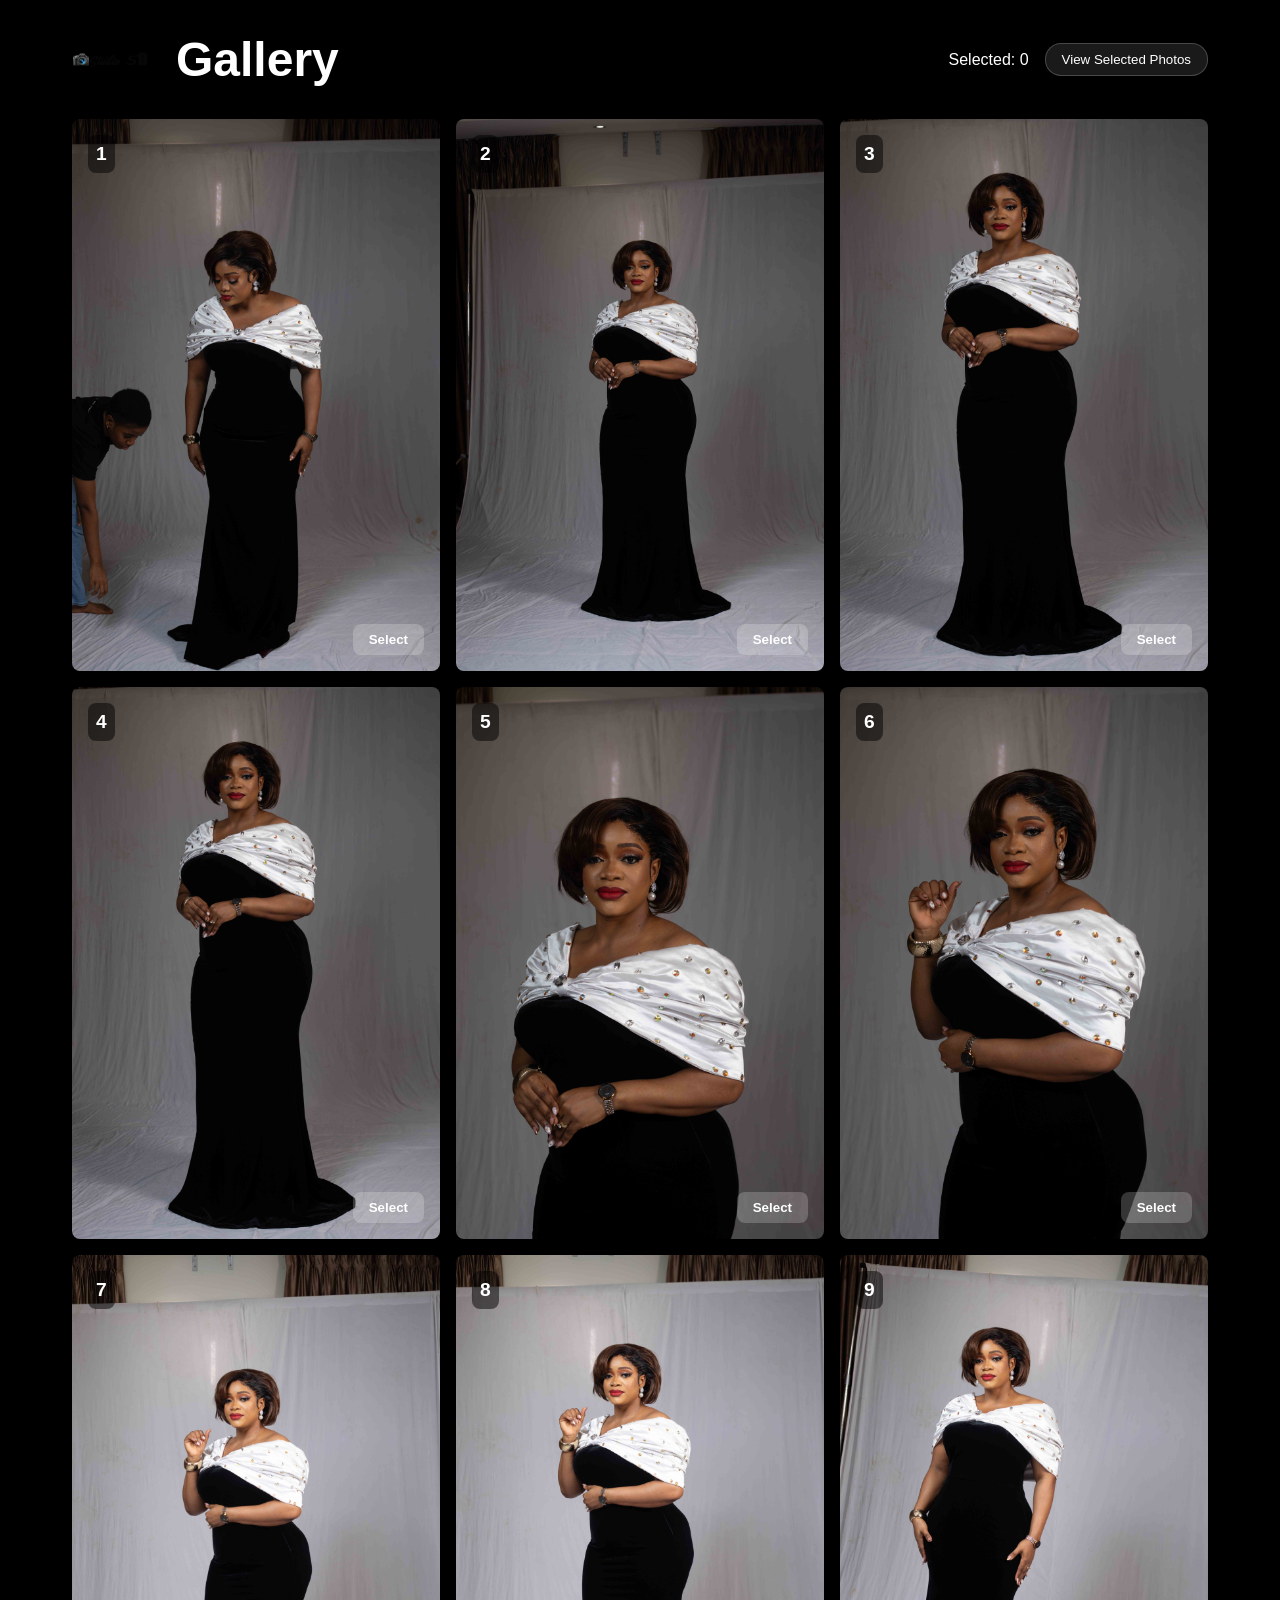
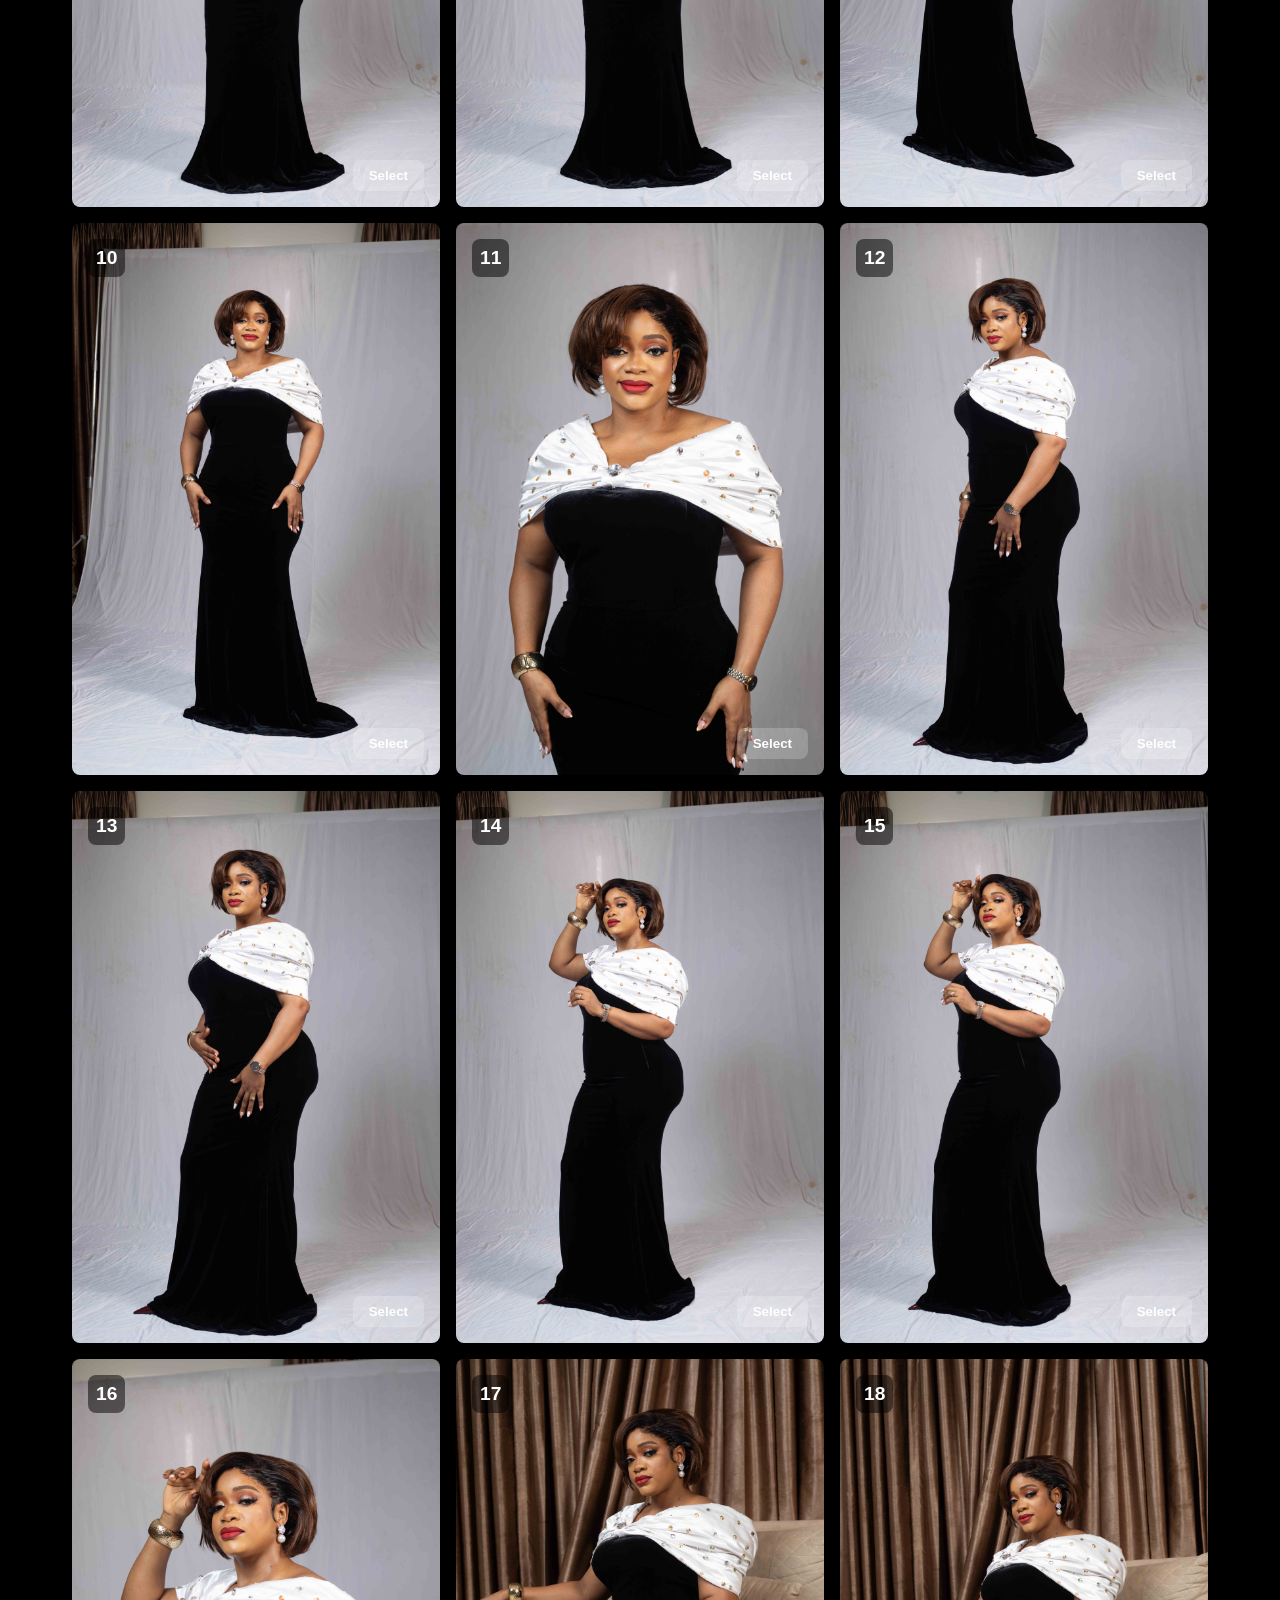
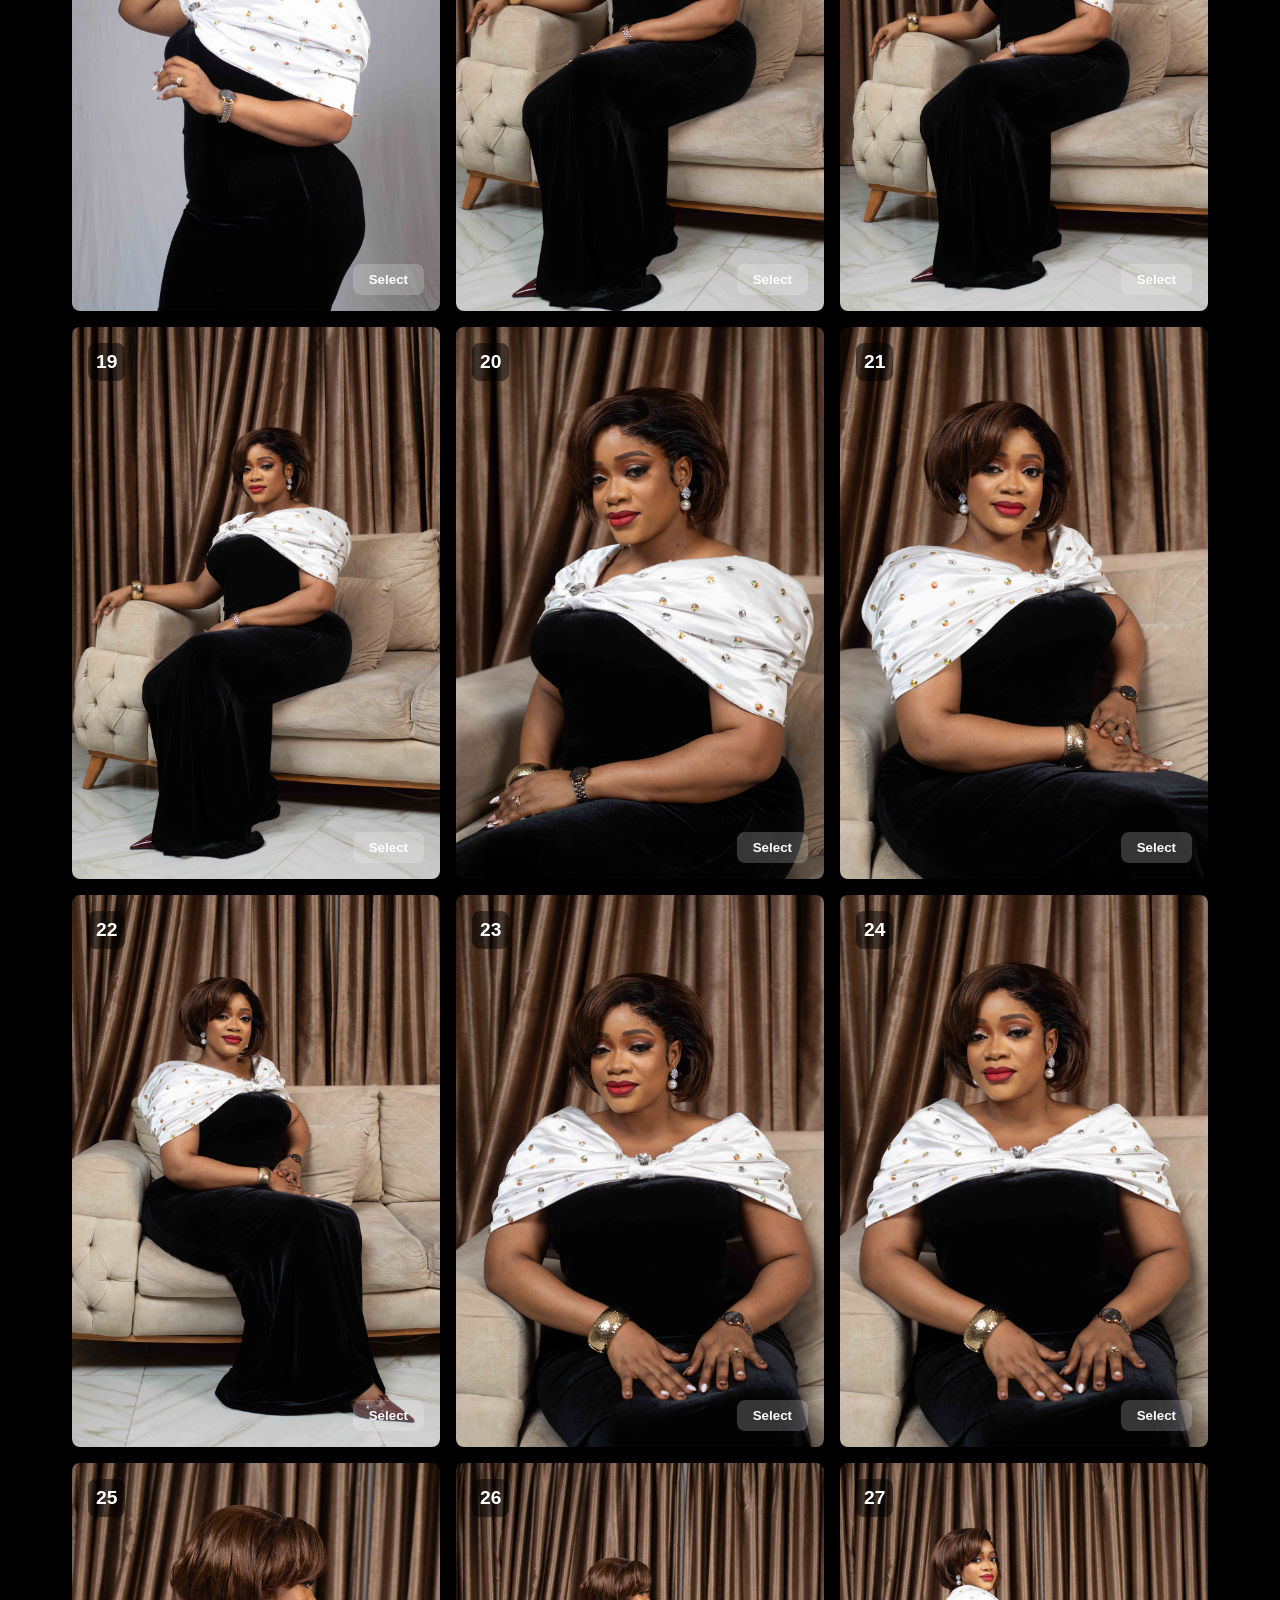
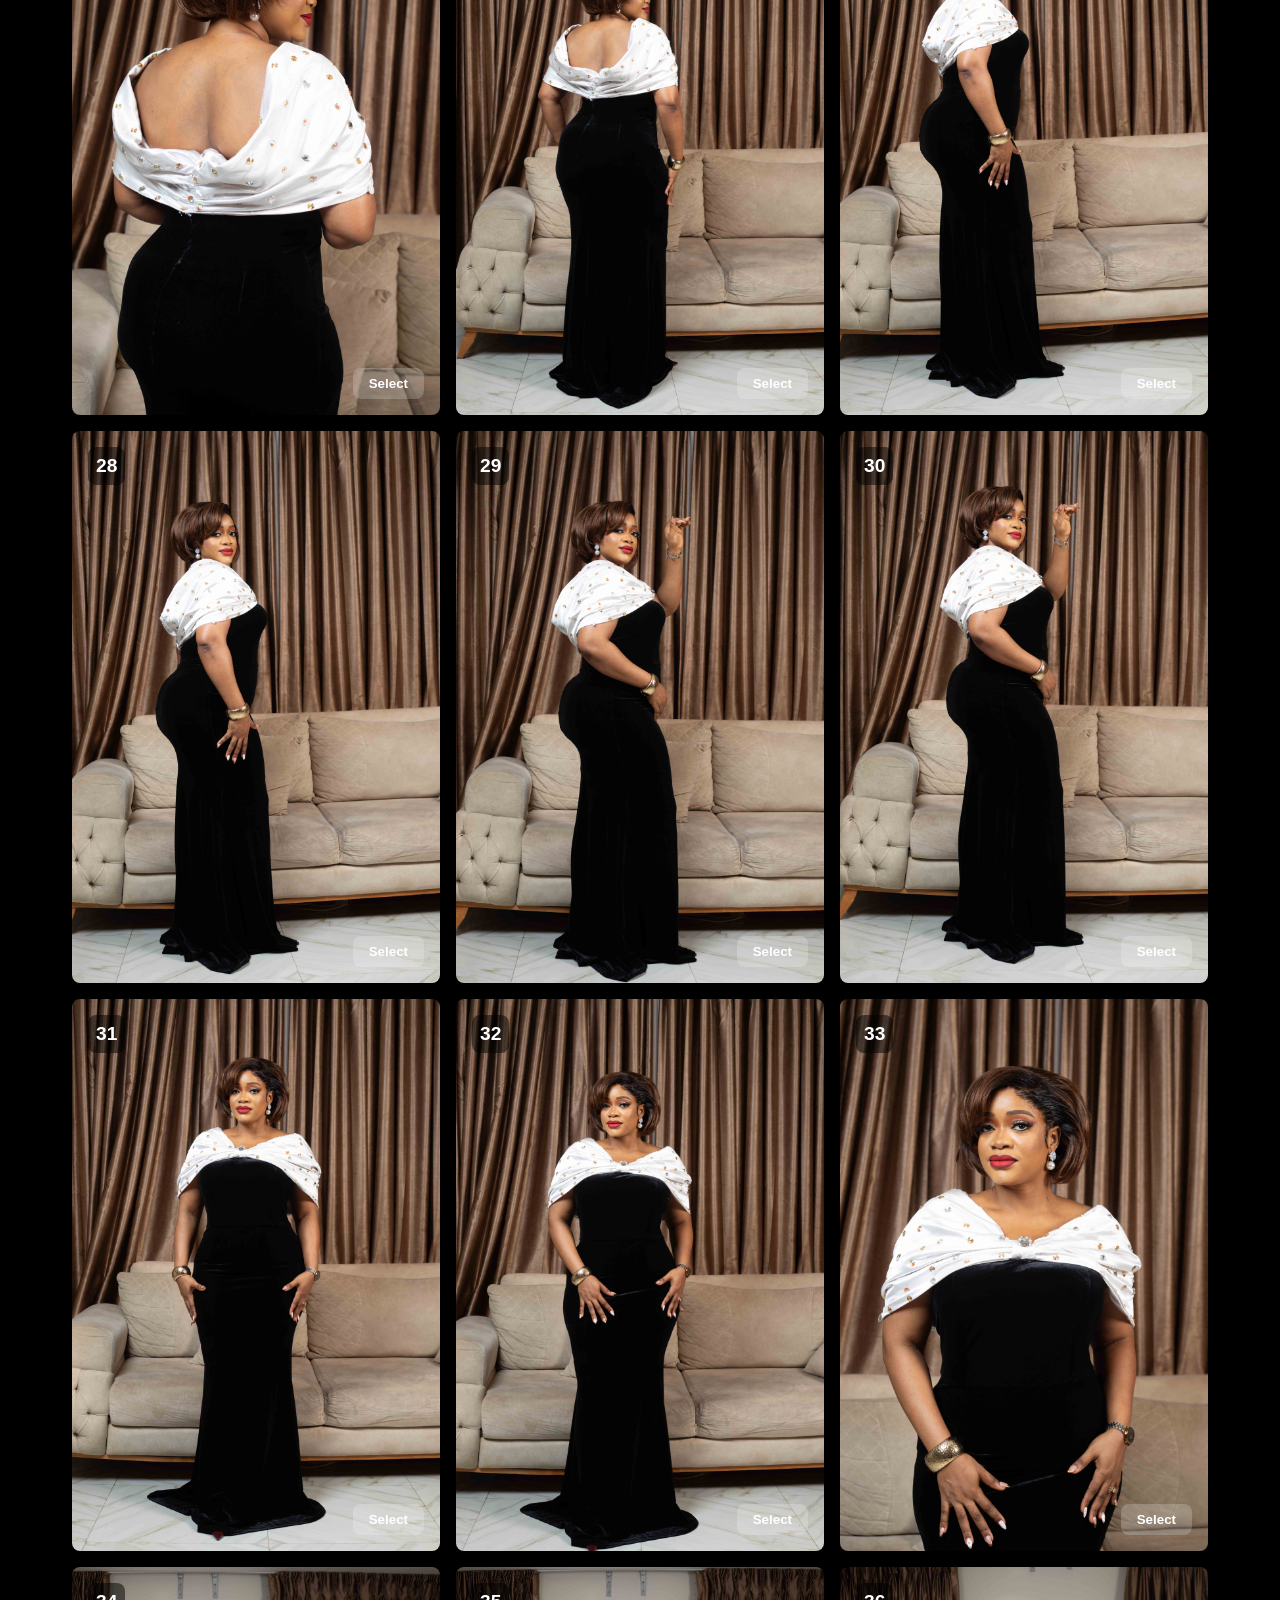
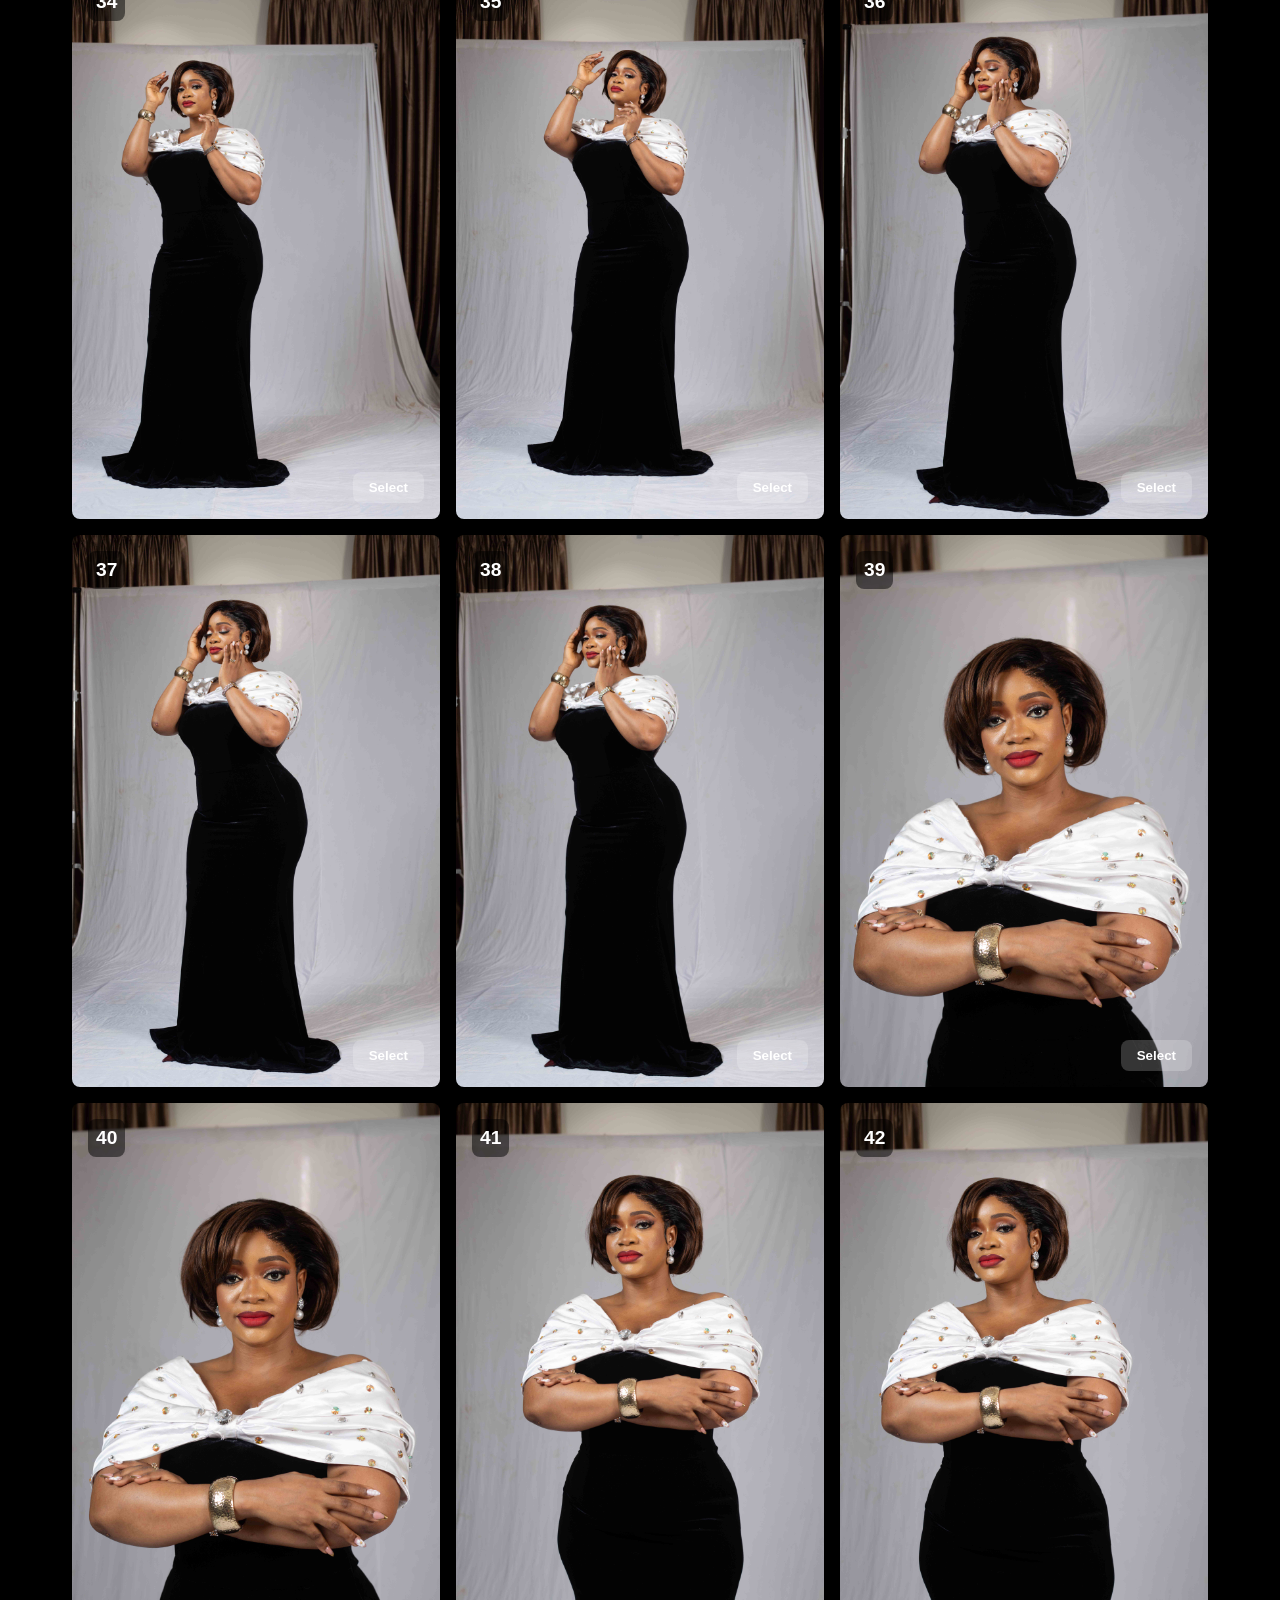
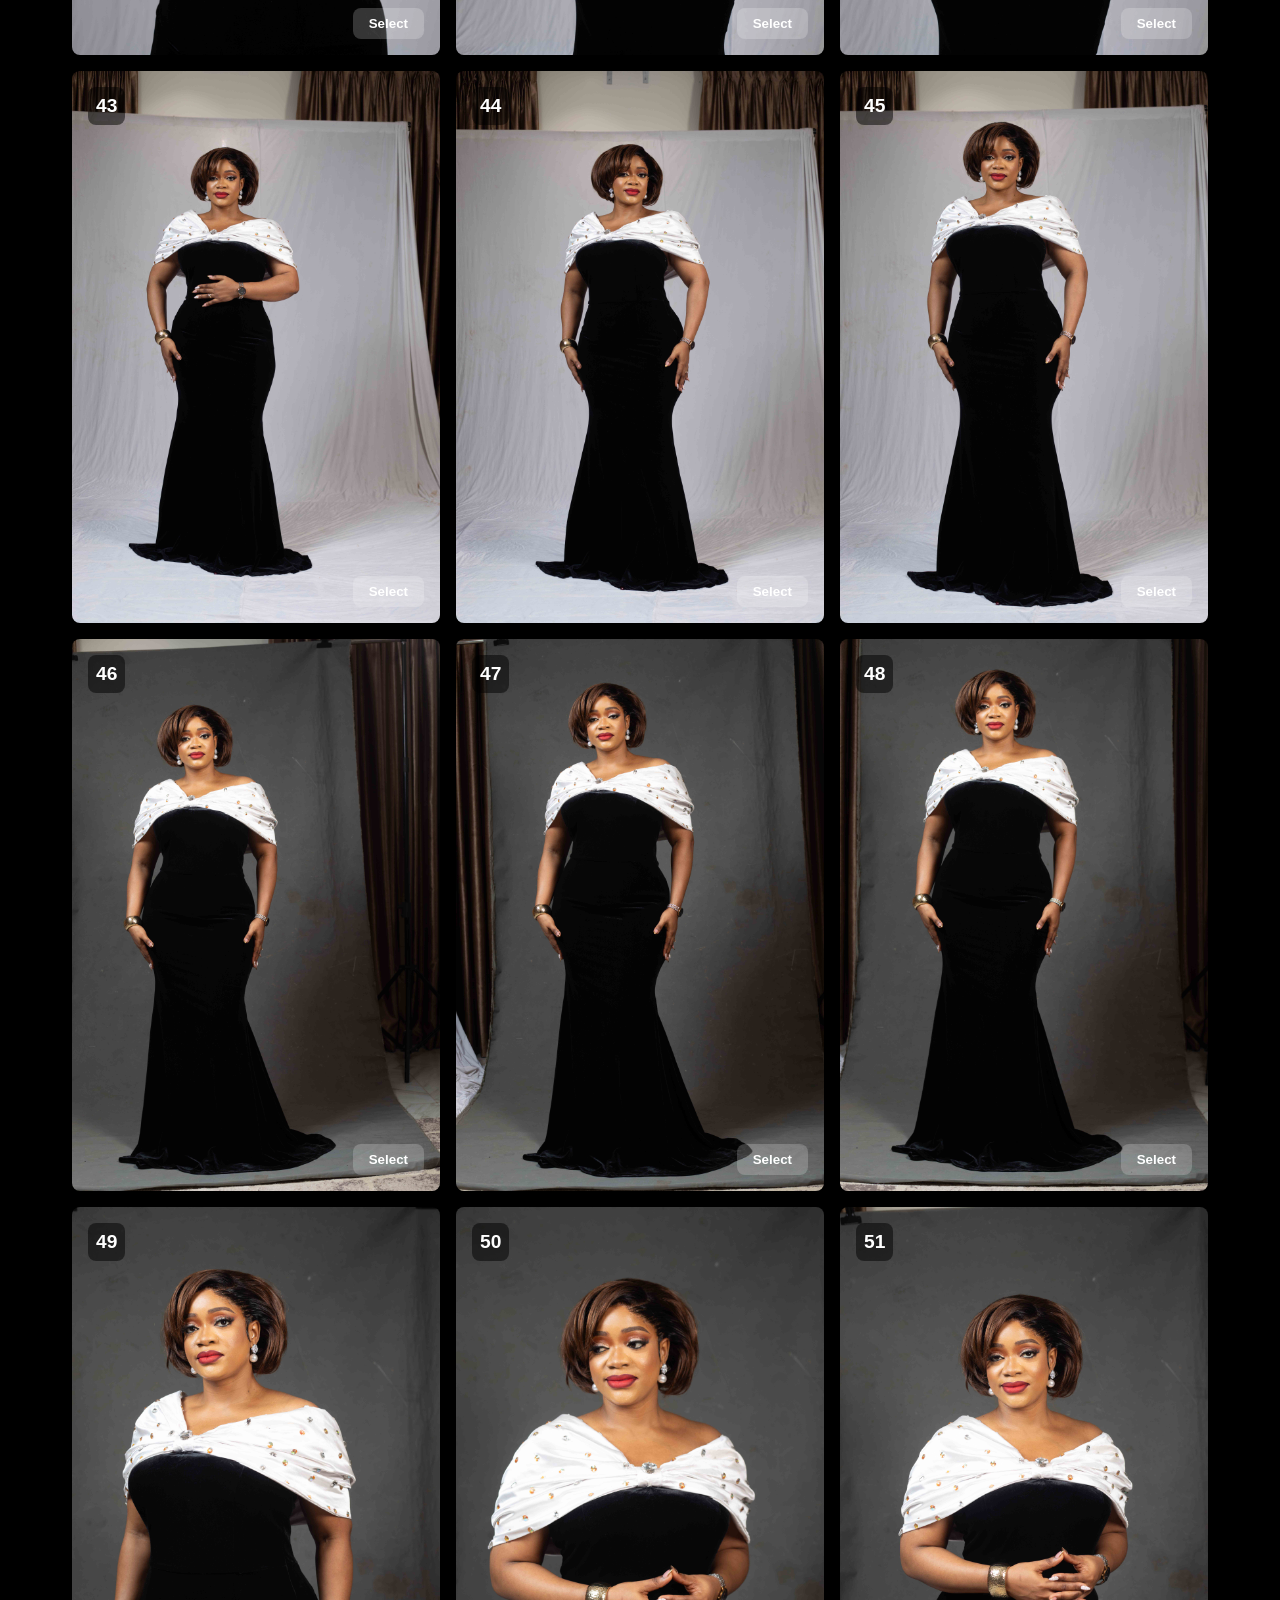
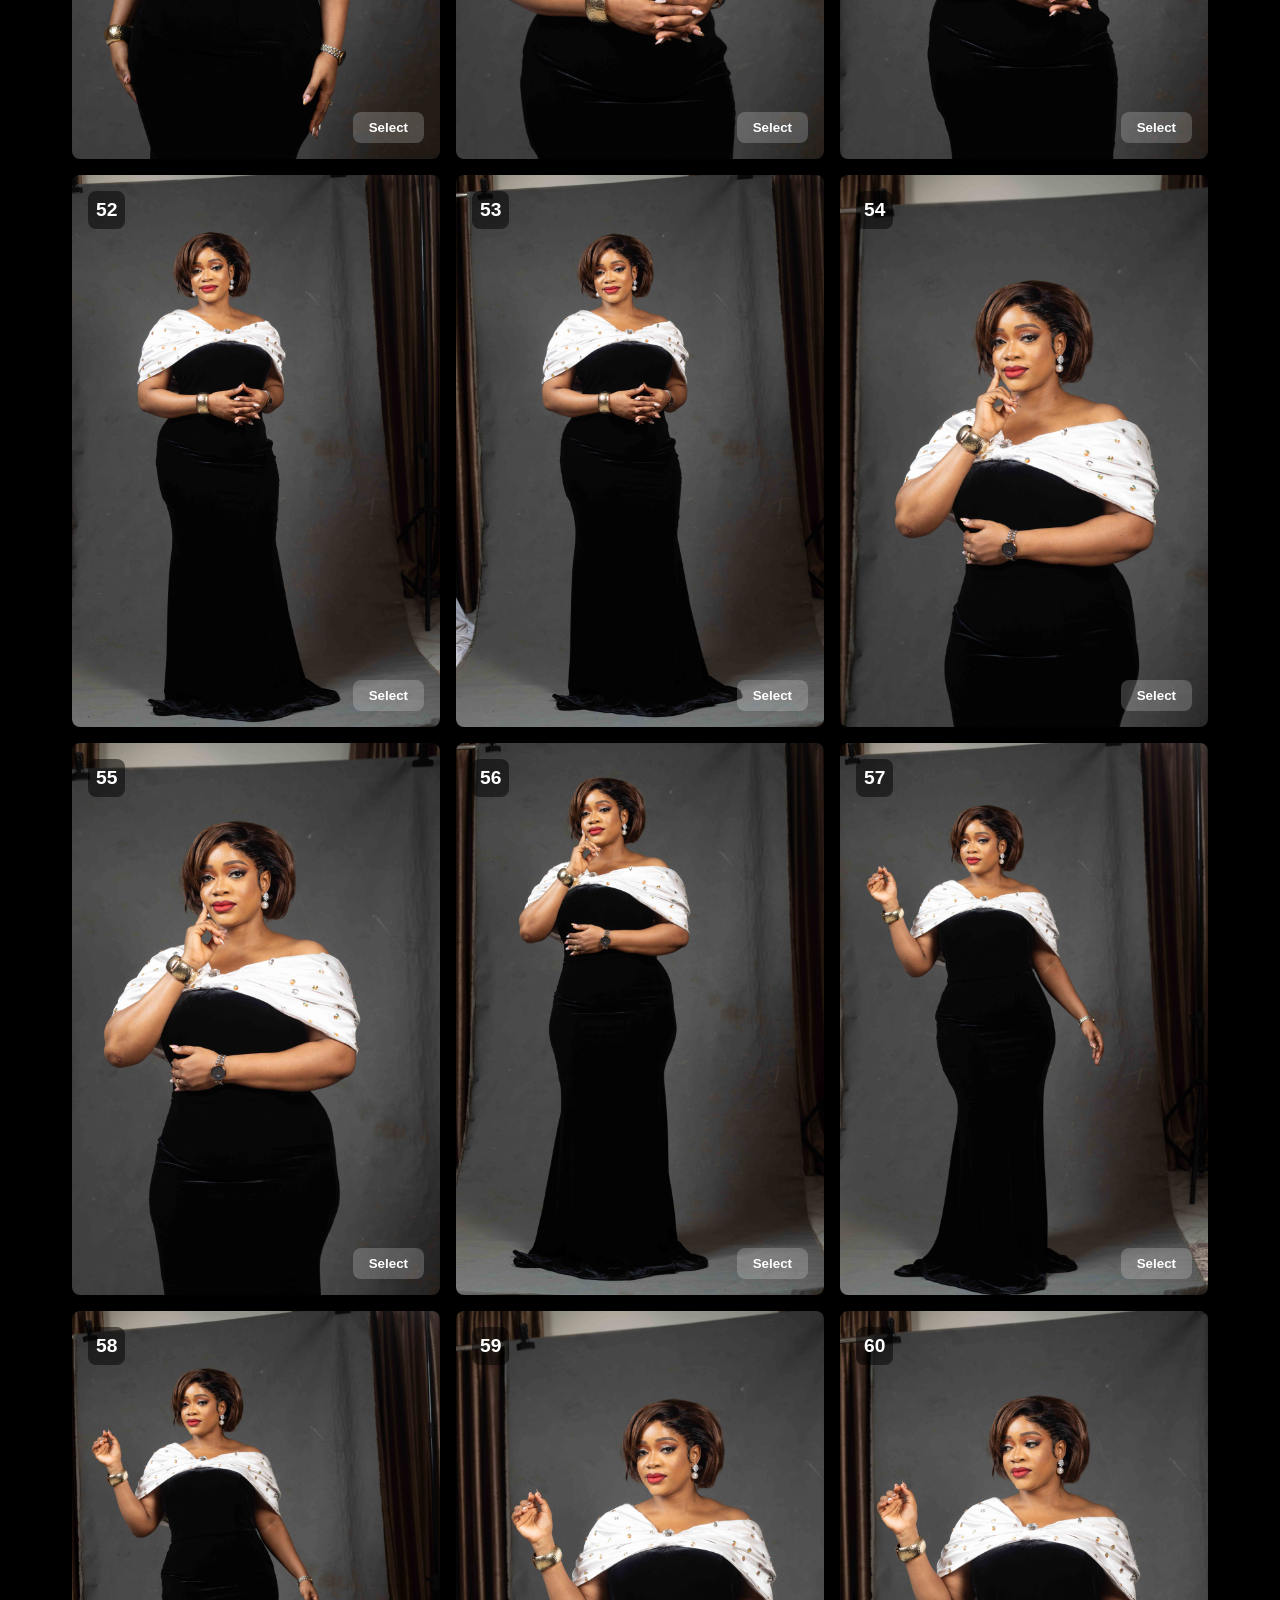
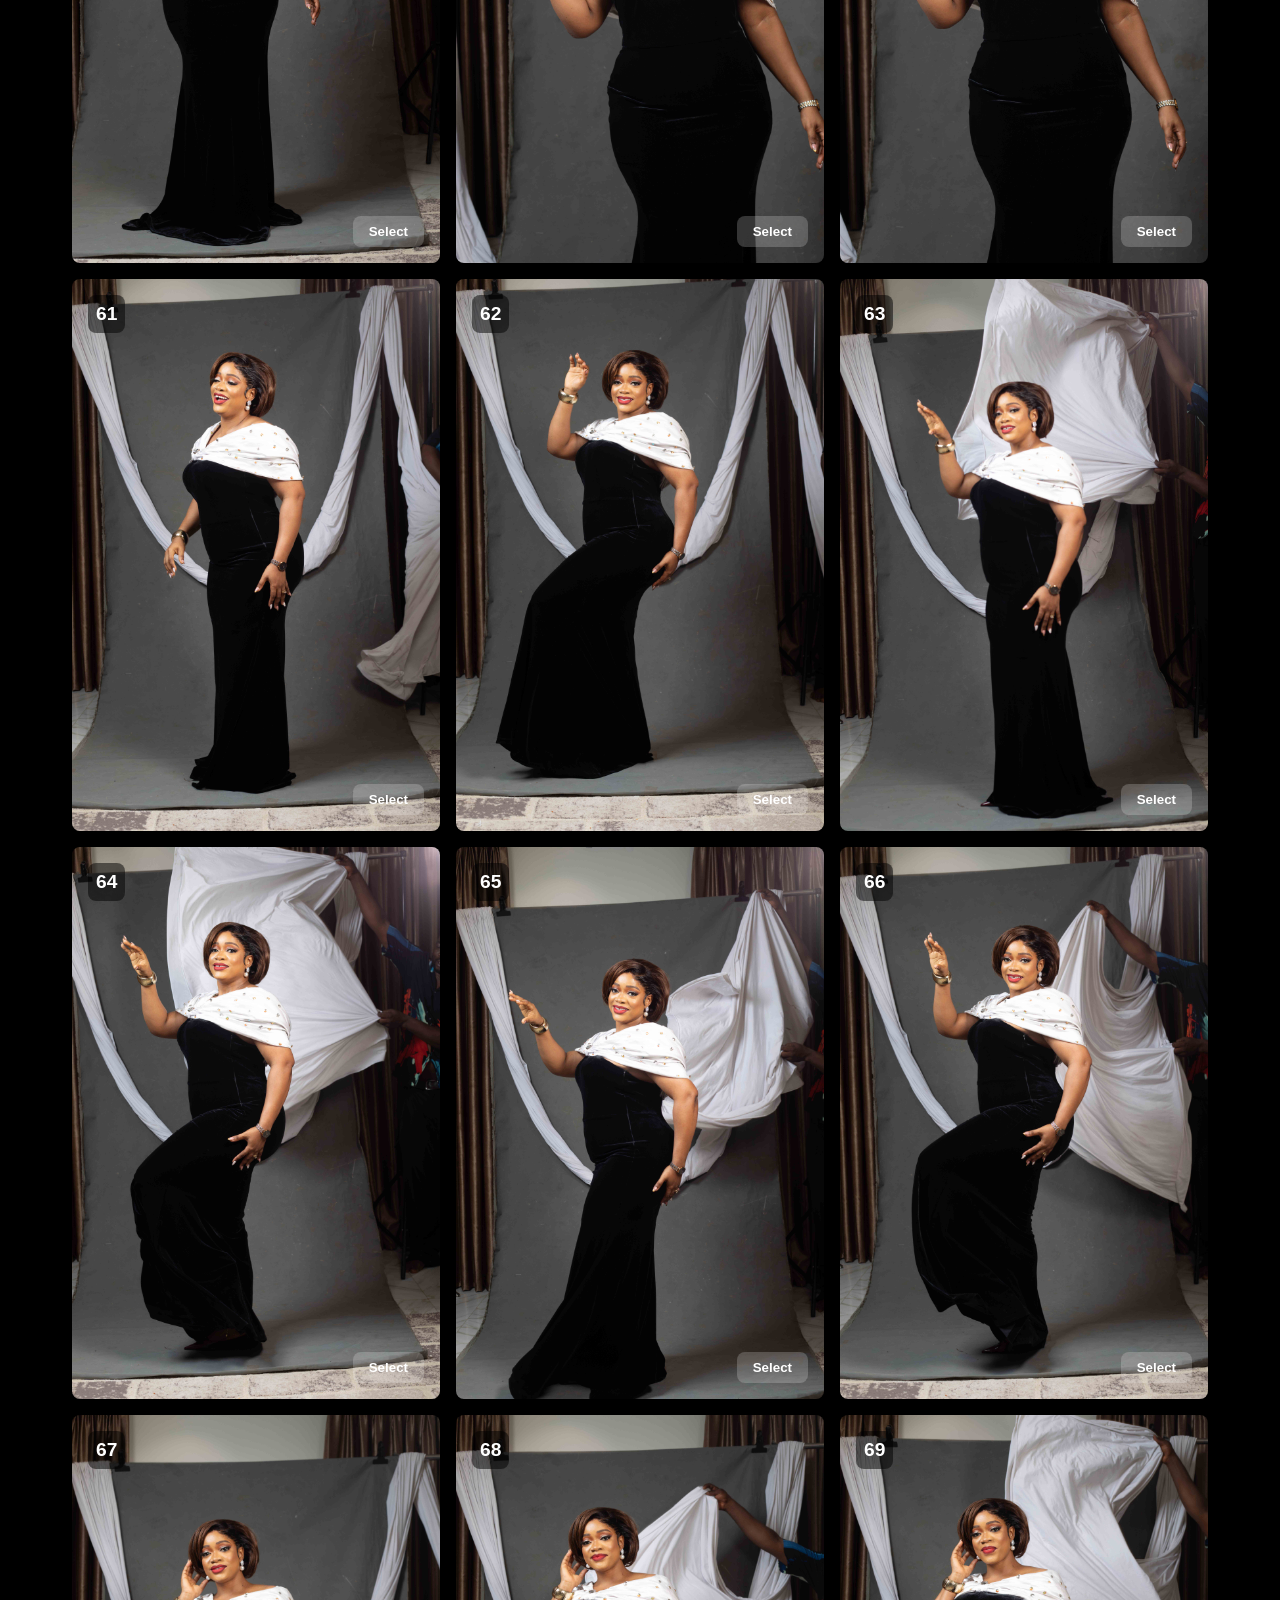
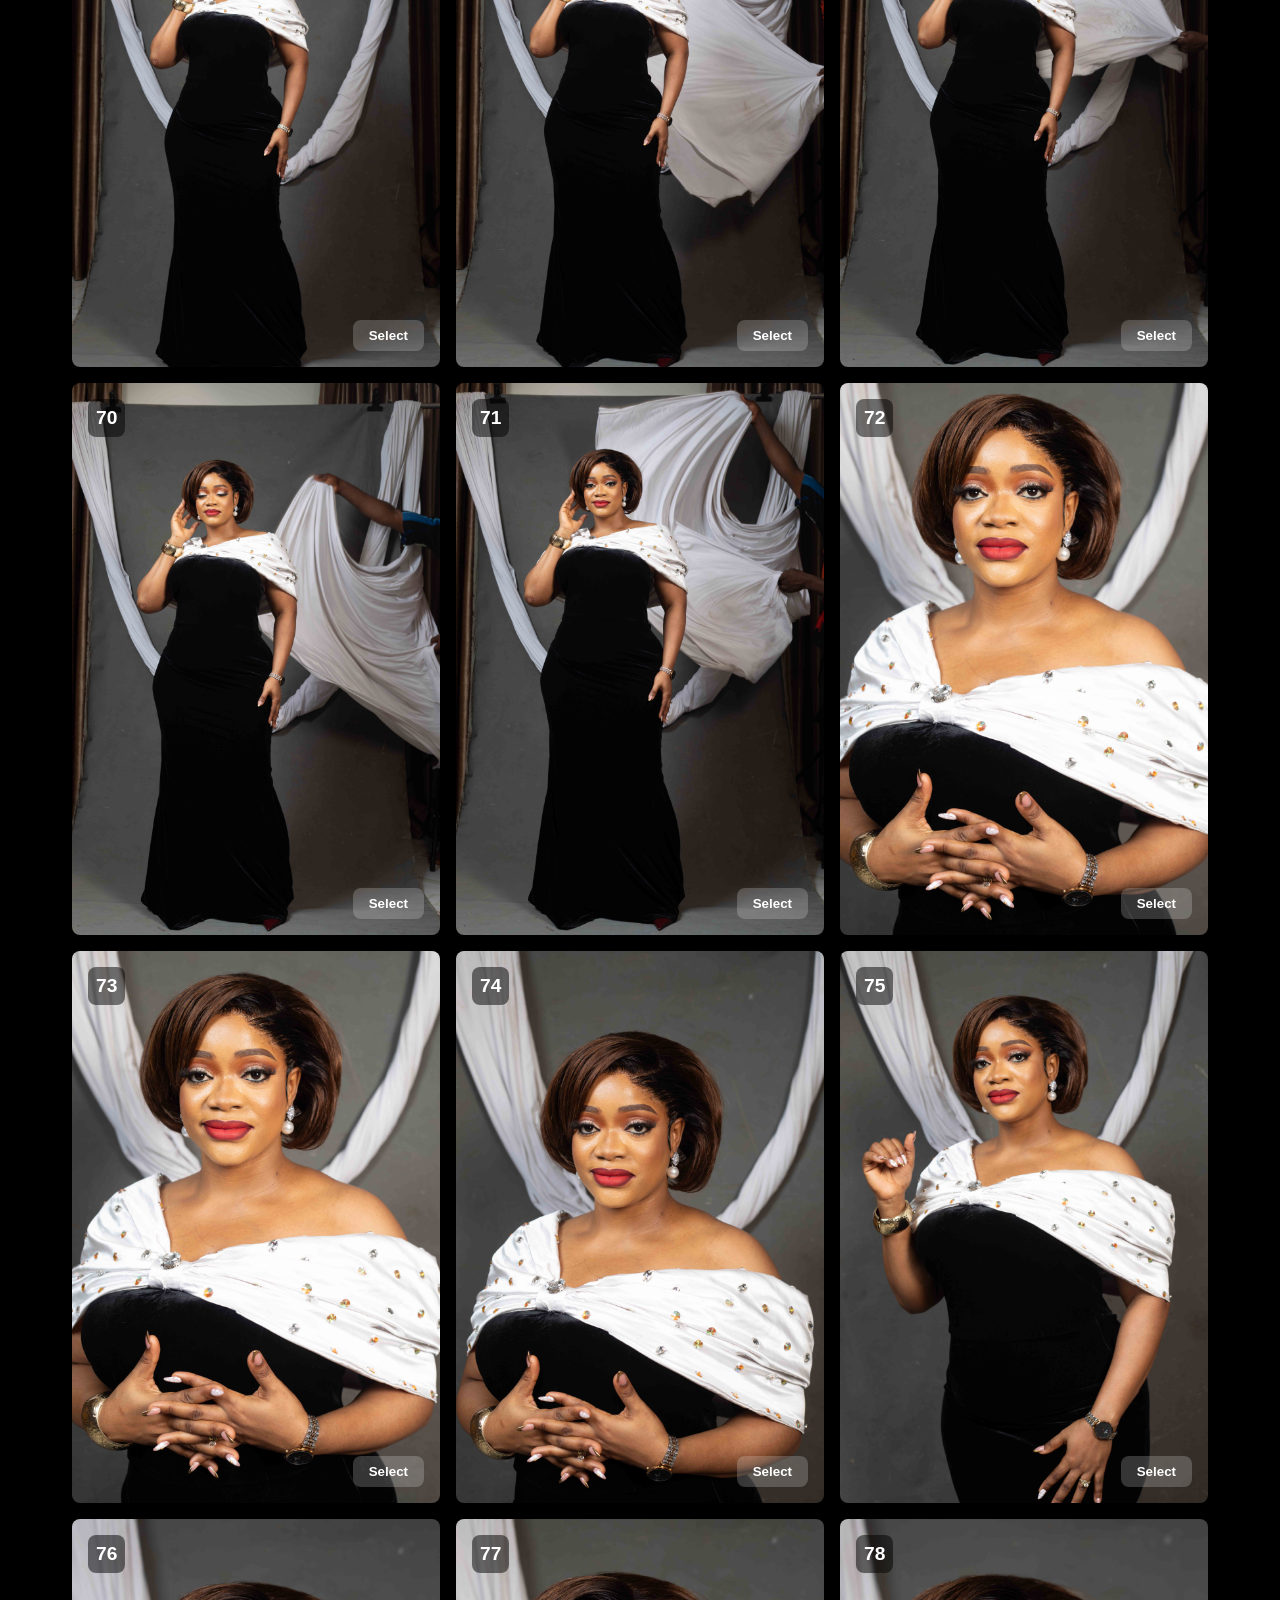
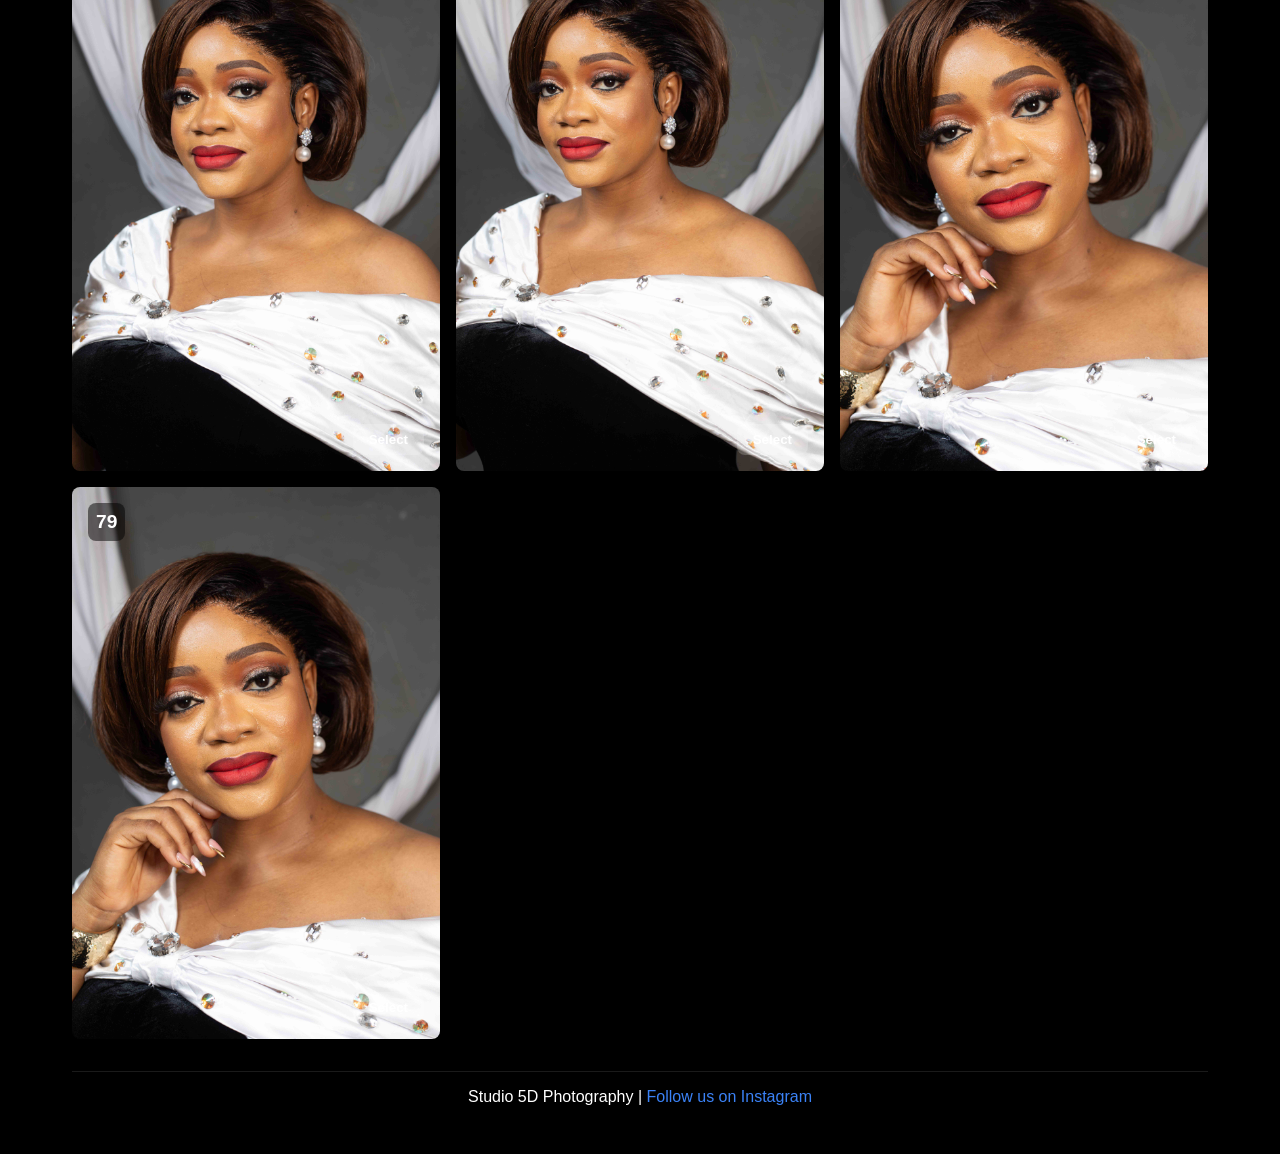
==== gallery.html @ 91d99ef2 "xczxc cxzczxczx" ====
<!DOCTYPE html>
<html lang="en" class="dark">
<head>
  <meta charset="UTF-8">
  <meta name="viewport" content="width=device-width, initial-scale=1.0, user-scalable=no, viewport-fit=cover">
  <meta name="apple-mobile-web-app-capable" content="yes">
  <meta name="apple-mobile-web-app-status-bar-style" content="black-translucent">
  <meta name="theme-color" content="#000000">
  <title>Gallery - Studio 5D Photography</title>
  <link rel="icon" type="image/png" href="img/favicon.png">
  <meta property="og:title" content="Gallery - Studio 5D Photography">
  <meta property="og:image" content="img/0O5A6563.JPG">
  <link rel="stylesheet" href="style.css">
</head>
<body>
  <div class="gallery">
    <div class="gallery-header">
      <div class="header-top">
        <img src="img/logo.png" alt="Studio 5D Photography Logo" class="header-logo">
        <h1>Gallery</h1>
      </div>
      <div class="selection-info">
        <span id="selection-count">Selected: 0</span>
        <button id="view-selected-btn" class="view-selected-btn">View Selected Photos</button>
      </div>
    </div>

    <div id="gallery-grid" class="gallery-grid">
      <!-- Images will be loaded here -->
    </div>

    <div class="footer">
      <p>Studio 5D Photography | <a href="https://www.instagram.com/studio5dnig" target="_blank">Follow us on Instagram</a></p>
    </div>
  </div>

  <!-- Audio element for gallery selection music -->
  <audio id="selection-music" loop volume="1.0">
    <source src="music/selection-background.mp3" type="audio/mpeg">
  </audio>

  <!-- Modal for enlarged image -->
  <div id="modal" class="modal">
    <div class="modal-content">
      <span class="close">&times;</span>
      <img id="modal-img" src="" alt="">
      <div id="modal-number" class="modal-number"></div>
    </div>
  </div>

  <script src="images.js"></script>
  <script src="script.js"></script>
</body>
</html>
---- style.css ----
/* Reset and base styles */
* {
  margin: 0;
  padding: 0;
  box-sizing: border-box;
  -webkit-user-select: none;
  -webkit-touch-callout: none;
  user-select: none;
}

body {
  font-family: 'Inter', sans-serif;
  background-color: #000;
  color: #fff;
  overflow-x: hidden;
  -webkit-user-select: none;
  -webkit-touch-callout: none;
  user-select: none;
}

/* Prevent image selection and dragging */
img {
  -webkit-user-drag: none;
  -webkit-user-select: none;
  -webkit-touch-callout: none;
  user-select: none;
  pointer-events: auto;
  -webkit-filter: none;
}

/* Intro styles */
.intro {
  position: fixed;
  top: 0;
  left: 0;
  width: 100vw;
  height: 100vh;
  overflow: hidden;
}

.intro-img {
  width: 100%;
  height: 100%;
  object-fit: cover;
  animation: ken-burns 3s ease-in-out infinite alternate;
}

@keyframes ken-burns {
  0% {
    transform: scale(1) translate(0, 0);
  }
  100% {
    transform: scale(1.05) translate(-2%, -2%);
  }
}

.intro-overlay {
  position: absolute;
  top: 0;
  left: 0;
  width: 100%;
  height: 100%;
  background: rgba(0, 0, 0, 0.3);
  display: flex;
  flex-direction: column;
  align-items: center;
  justify-content: center;
  text-align: center;
}

.intro-content {
  z-index: 2;
}

.intro-logo {
  margin-bottom: 2rem;
  z-index: 2;
}

.intro-logo-img {
  max-width: 150px;
  height: auto;
  filter: drop-shadow(2px 2px 4px rgba(0, 0, 0, 0.5));
}

.logo {
  font-size: 4rem;
  font-weight: bold;
  margin-bottom: 1rem;
  text-shadow: 2px 2px 4px rgba(0, 0, 0, 0.5);
}

.tagline {
  font-size: 1.5rem;
  margin-bottom: 3rem;
  text-shadow: 1px 1px 2px rgba(0, 0, 0, 0.5);
}

.enter-btn {
  background: rgba(255, 255, 255, 0.1);
  backdrop-filter: blur(10px);
  border: 1px solid rgba(255, 255, 255, 0.2);
  color: white;
  padding: 1rem 2rem;
  border-radius: 2rem;
  font-size: 1.2rem;
  cursor: pointer;
  transition: all 0.3s ease;
}

.enter-btn:hover {
  background: rgba(255, 255, 255, 0.2);
}

/* Gallery styles */
.gallery {
  min-height: 100vh;
  padding: 2rem;
  max-width: 1200px;
  margin: 0 auto;
}

.gallery-header {
  display: flex;
  justify-content: space-between;
  align-items: center;
  margin-bottom: 2rem;
}

.header-top {
  display: flex;
  align-items: center;
  gap: 1.5rem;
}

.header-logo {
  max-width: 80px;
  height: auto;
  filter: drop-shadow(1px 1px 2px rgba(0, 0, 0, 0.5));
}

.gallery-header h1 {
  font-size: 3rem;
  font-weight: bold;
}

.selection-info {
  display: flex;
  align-items: center;
  gap: 1rem;
}

.view-selected-btn {
  background: rgba(255, 255, 255, 0.1);
  backdrop-filter: blur(10px);
  border: 1px solid rgba(255, 255, 255, 0.2);
  color: white;
  padding: 0.5rem 1rem;
  border-radius: 1rem;
  cursor: pointer;
  transition: all 0.3s ease;
}

.view-selected-btn:hover {
  background: rgba(255, 255, 255, 0.2);
}

.gallery-grid {
  display: grid;
  grid-template-columns: repeat(auto-fill, minmax(300px, 1fr));
  gap: 1rem;
  margin-bottom: 2rem;
}

.gallery-item {
  position: relative;
  overflow: hidden;
  border-radius: 0.5rem;
  cursor: pointer;
  transition: transform 0.3s ease;
}

.gallery-item img {
  width: 100%;
  height: auto;
  display: block;
  object-fit: cover;
  transition: transform 0.3s ease;
}
.gallery-item:hover img {
  transform: scale(1.05);
}

.image-number {
  position: absolute;
  top: 1rem;
  left: 1rem;
  background: rgba(0, 0, 0, 0.5);
  color: white;
  padding: 0.5rem;
  border-radius: 0.5rem;
  font-weight: bold;
  font-size: 1.2rem;
}

.select-btn {
  position: absolute;
  bottom: 1rem;
  right: 1rem;
  background: rgba(255, 255, 255, 0.2);
  color: white;
  border: none;
  padding: 0.5rem 1rem;
  border-radius: 0.5rem;
  cursor: pointer;
  transition: all 0.3s ease;
  font-weight: bold;
}

.select-btn:hover {
  background: rgba(255, 255, 255, 0.4);
}

.select-btn.selected {
  background: #10b981;
}

.watermark {
  position: absolute;
  inset: 0;
  display: flex;
  align-items: center;
  justify-content: center;
  background: rgba(0, 0, 0, 0.2);
  color: rgba(255, 255, 255, 0.5);
  font-size: 0.8rem;
  opacity: 0;
  transition: opacity 0.3s ease;
}

.gallery-item:hover .watermark {
  opacity: 1;
}

/* Modal styles */
.modal {
  display: none;
  position: fixed;
  z-index: 1000;
  left: 0;
  top: 0;
  width: 100%;
  height: 100%;
  background-color: rgba(0, 0, 0, 0.9);
  align-items: center;
  justify-content: center;
}

.modal-content {
  position: relative;
  max-width: 90%;
  max-height: 90%;
}

.modal-content img {
  max-width: 100%;
  max-height: 100%;
  object-fit: contain;
}

.close {
  position: absolute;
  top: 1rem;
  right: 1rem;
  color: white;
  font-size: 2rem;
  cursor: pointer;
  background: rgba(0, 0, 0, 0.5);
  border-radius: 50%;
  width: 2rem;
  height: 2rem;
  display: flex;
  align-items: center;
  justify-content: center;
}

.modal-number {
  position: absolute;
  top: 1rem;
  left: 1rem;
  background: rgba(0, 0, 0, 0.5);
  color: white;
  padding: 0.5rem;
  border-radius: 0.5rem;
  font-weight: bold;
  font-size: 1.2rem;
}

/* Selected styles */
.selected {
  min-height: 100vh;
  padding: 2rem;
  max-width: 1200px;
  margin: 0 auto;
}

.selected-header {
  display: flex;
  justify-content: space-between;
  align-items: center;
  margin-bottom: 2rem;
}

.selected-header h1 {
  font-size: 3rem;
  font-weight: bold;
}

.back-btn {
  background: rgba(255, 255, 255, 0.1);
  backdrop-filter: blur(10px);
  border: 1px solid rgba(255, 255, 255, 0.2);
  color: white;
  padding: 0.5rem 1rem;
  border-radius: 1rem;
  cursor: pointer;
  transition: all 0.3s ease;
}

.back-btn:hover {
  background: rgba(255, 255, 255, 0.2);
}

.selected-grid {
  display: grid;
  grid-template-columns: repeat(auto-fill, minmax(300px, 1fr));
  gap: 1rem;
  margin-bottom: 2rem;
}

.selected-page .selected-grid {
  grid-template-columns: repeat(auto-fit, minmax(320px, 1fr));
}

.selected-page .selected-grid .gallery-item {
  aspect-ratio: auto;
}

.selected-page .selected-grid .gallery-item img {
  width: 100%;
  height: auto;
  object-fit: contain;
}

}

.submission-form h2 {
  font-size: 2rem;
  margin-bottom: 2rem;
}

.form-group {
  margin-bottom: 1rem;
  text-align: left;
}

.form-group label {
  display: block;
  margin-bottom: 0.5rem;
  font-weight: bold;
}

.form-group input {
  width: 100%;
  padding: 0.5rem;
  background: rgba(255, 255, 255, 0.1);
  border: 1px solid rgba(255, 255, 255, 0.2);
  border-radius: 0.5rem;
  color: white;
  font-size: 1rem;
}

.form-group input::placeholder {
  color: rgba(255, 255, 255, 0.5);
}

.submit-btn {
  background: white;
  color: black;
  border: none;
  padding: 0.75rem 1.5rem;
  border-radius: 0.5rem;
  font-weight: bold;
  cursor: pointer;
  transition: all 0.3s ease;
  width: 100%;
}

.submit-btn:hover {
  background: #f0f0f0;
}

/* Footer */
.footer {
  text-align: center;
  margin-top: 2rem;
  padding: 1rem;
  border-top: 1px solid rgba(255, 255, 255, 0.1);
}

.footer a {
  color: #3b82f6;
  text-decoration: none;
}

.footer a:hover {
  text-decoration: underline;
}

/* Responsive */
@media (max-width: 768px) {
  .logo {
    font-size: 2.5rem;
  }

  .tagline {
    font-size: 1.2rem;
  }

  .gallery-header {
    flex-direction: column;
    gap: 1rem;
  }

  .selected-header {
    flex-direction: column;
    gap: 1rem;
  }

  .gallery-grid,
  .selected-grid {
    grid-template-columns: repeat(auto-fill, minmax(250px, 1fr));
  }

  .intro-logo-img {
    max-width: 100px;
  }

  .header-logo {
    max-width: 60px;
  }
}

/* Music control */
.music-control {
  position: fixed;
  bottom: 2rem;
  right: 2rem;
  z-index: 999;
}

.music-toggle {
  background: rgba(255, 255, 255, 0.2);
  border: 1px solid rgba(255, 255, 255, 0.3);
  color: white;
  width: 50px;
  height: 50px;
  border-radius: 50%;
  font-size: 1.5rem;
  cursor: pointer;
  display: flex;
  align-items: center;
  justify-content: center;
  transition: all 0.3s ease;
  backdrop-filter: blur(10px);
}

.music-toggle:hover {
  background: rgba(255, 255, 255, 0.3);
  transform: scale(1.1);
}

.music-toggle.muted {
  background: rgba(255, 255, 255, 0.1);
}

.music-toggle.muted::before {
  content: '🔇';
  position: absolute;
}

/* Audio elements hidden */
audio {
  display: none;
}
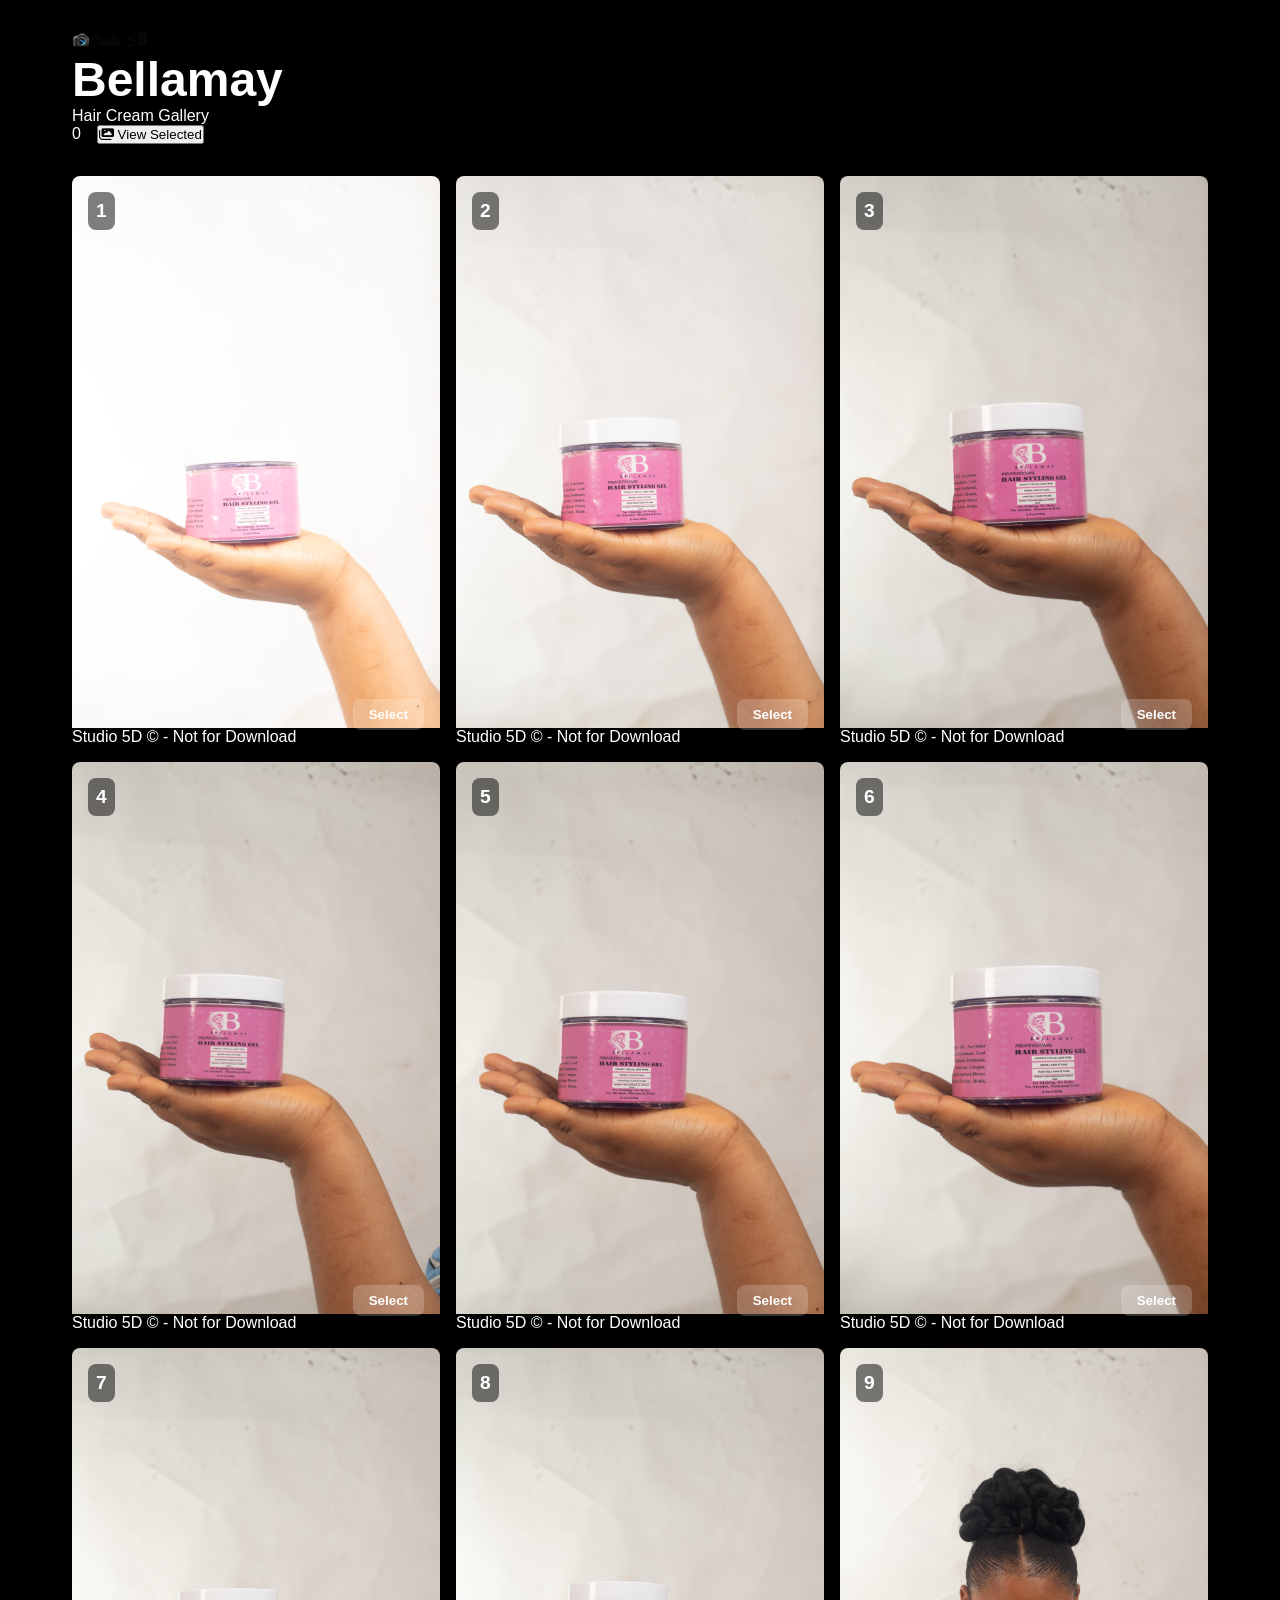
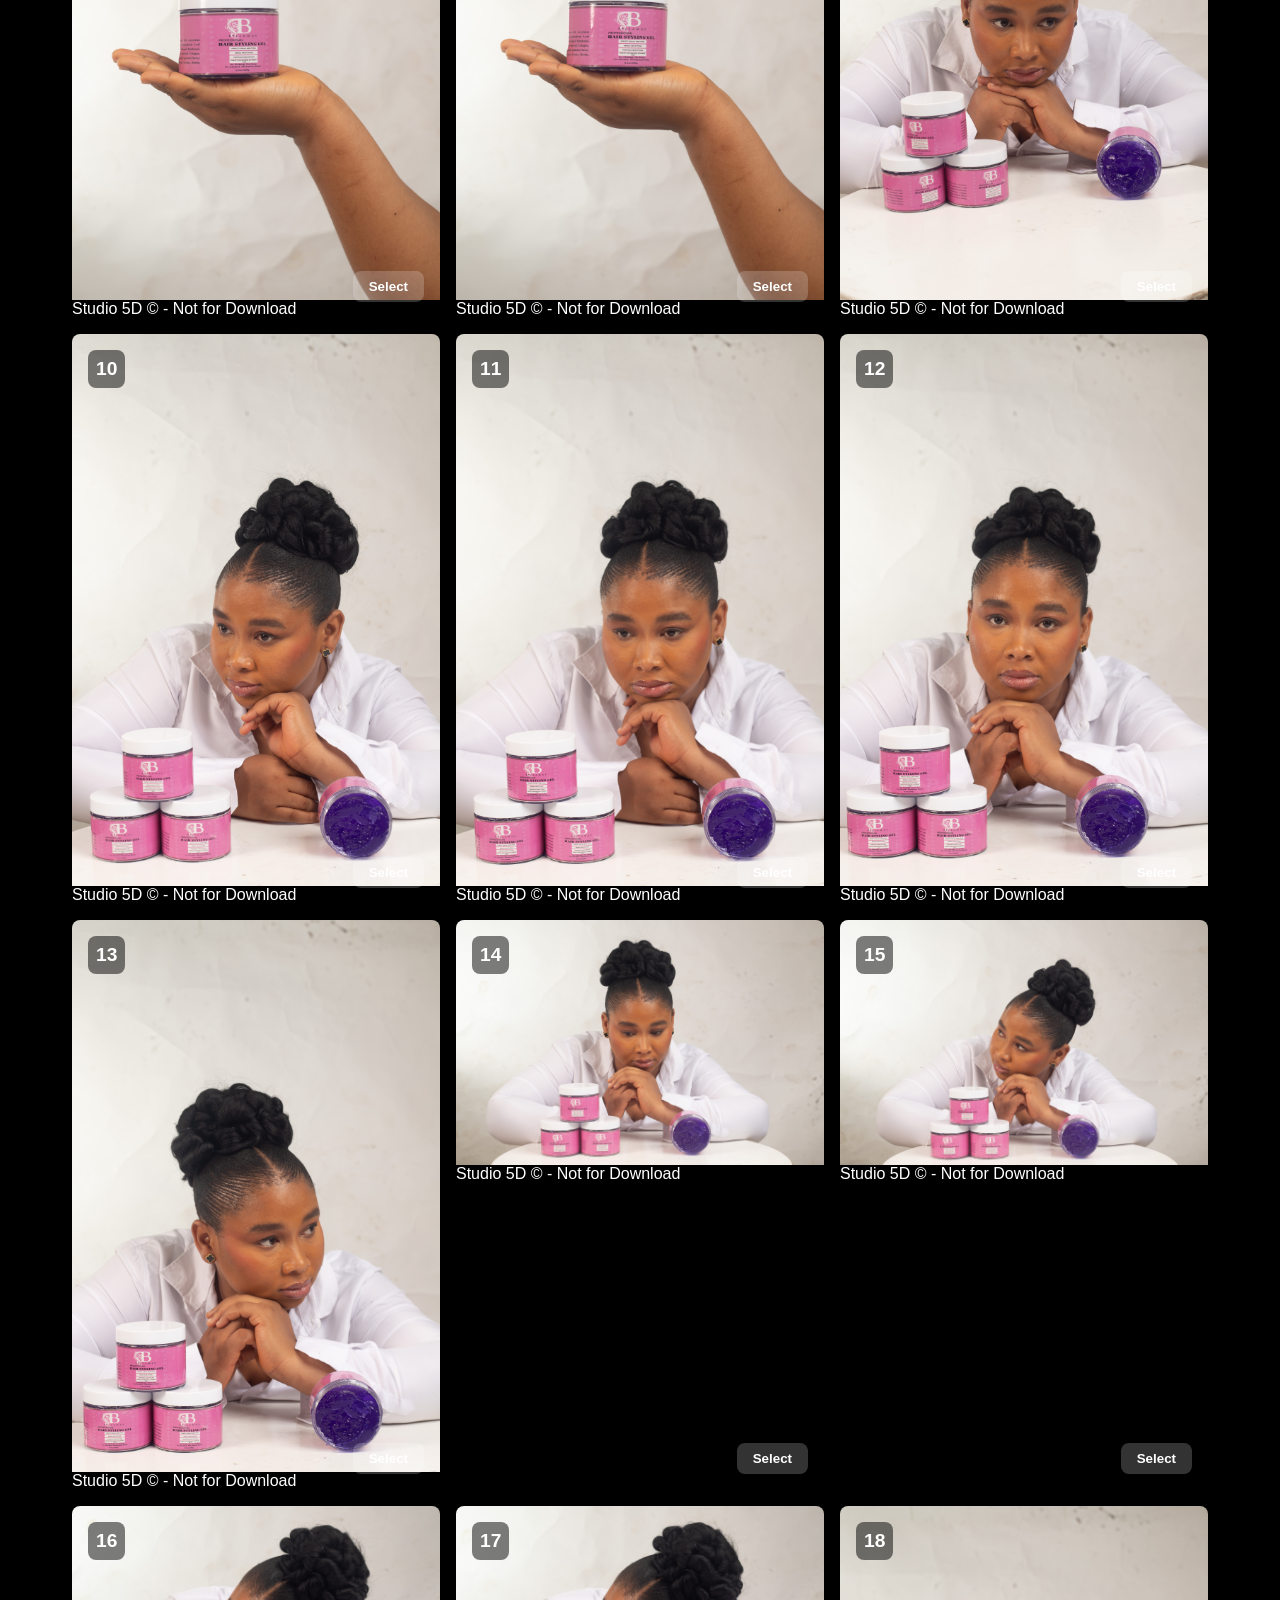
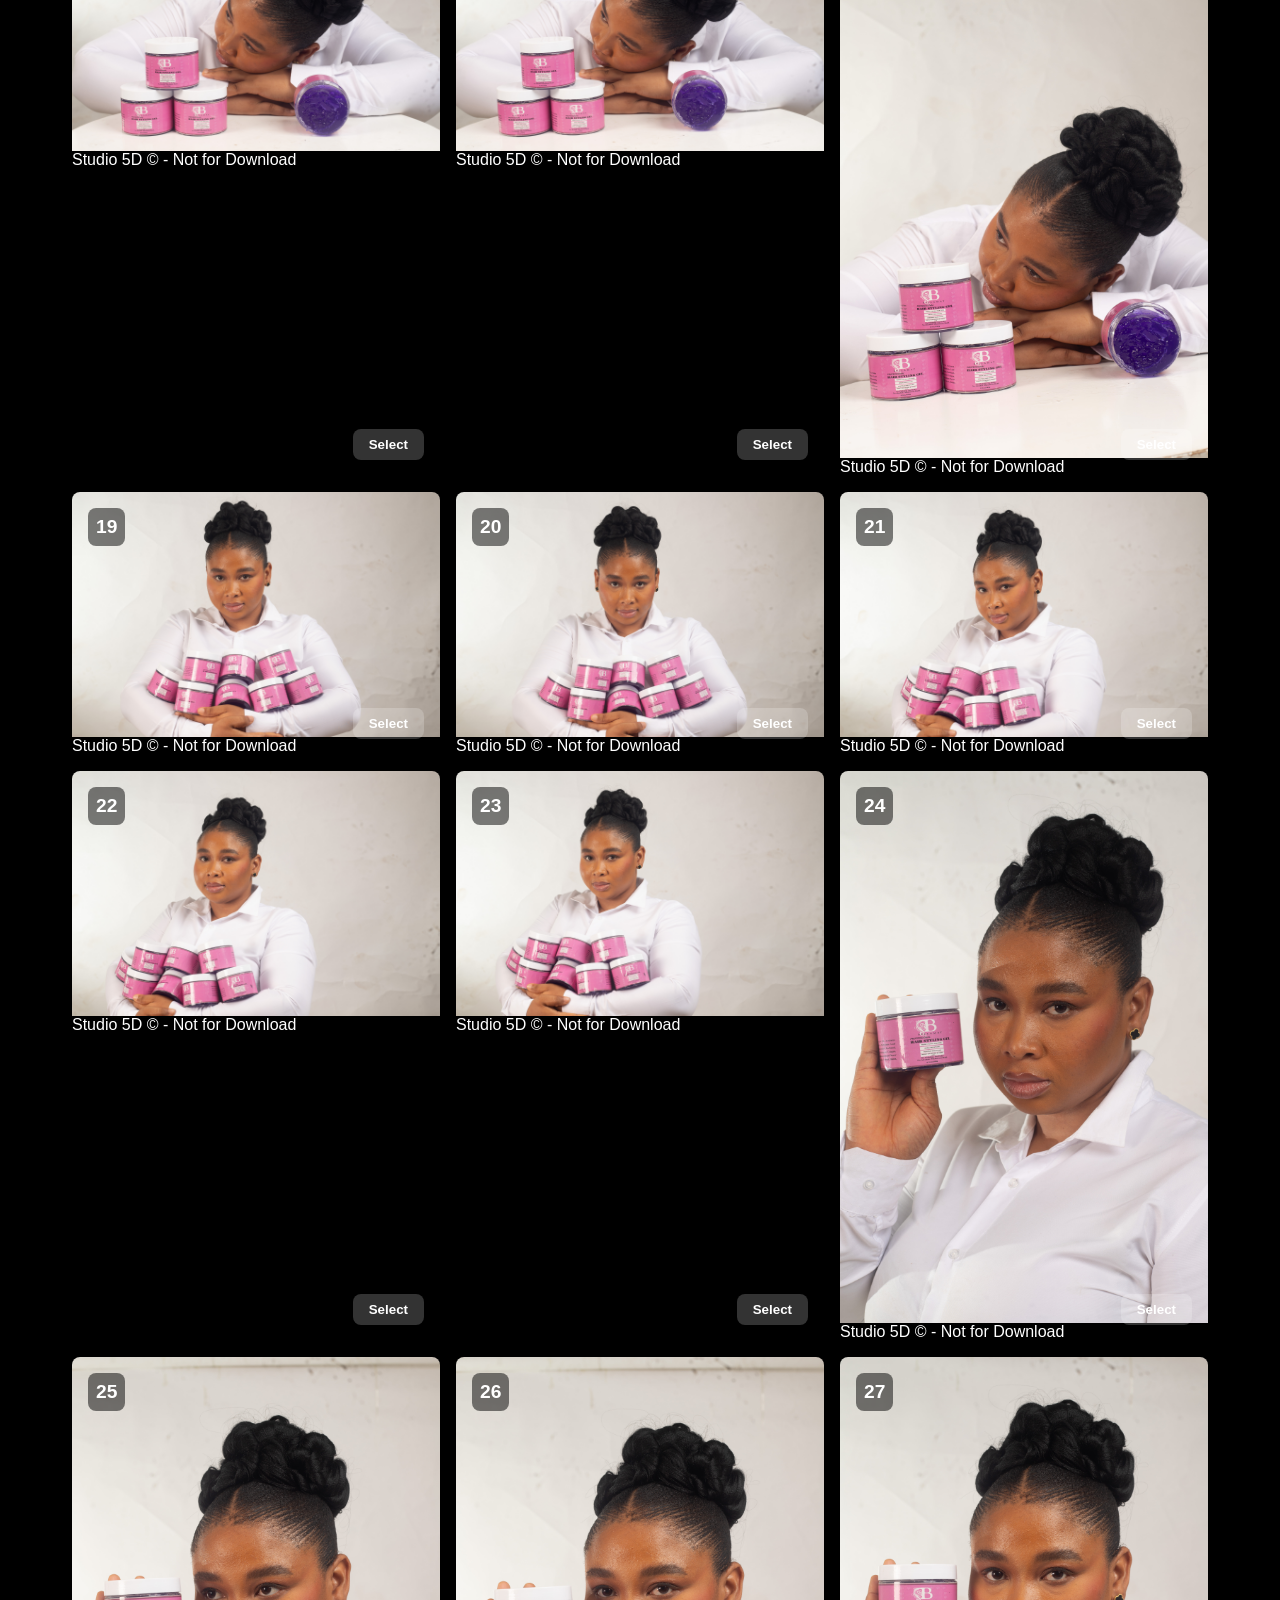
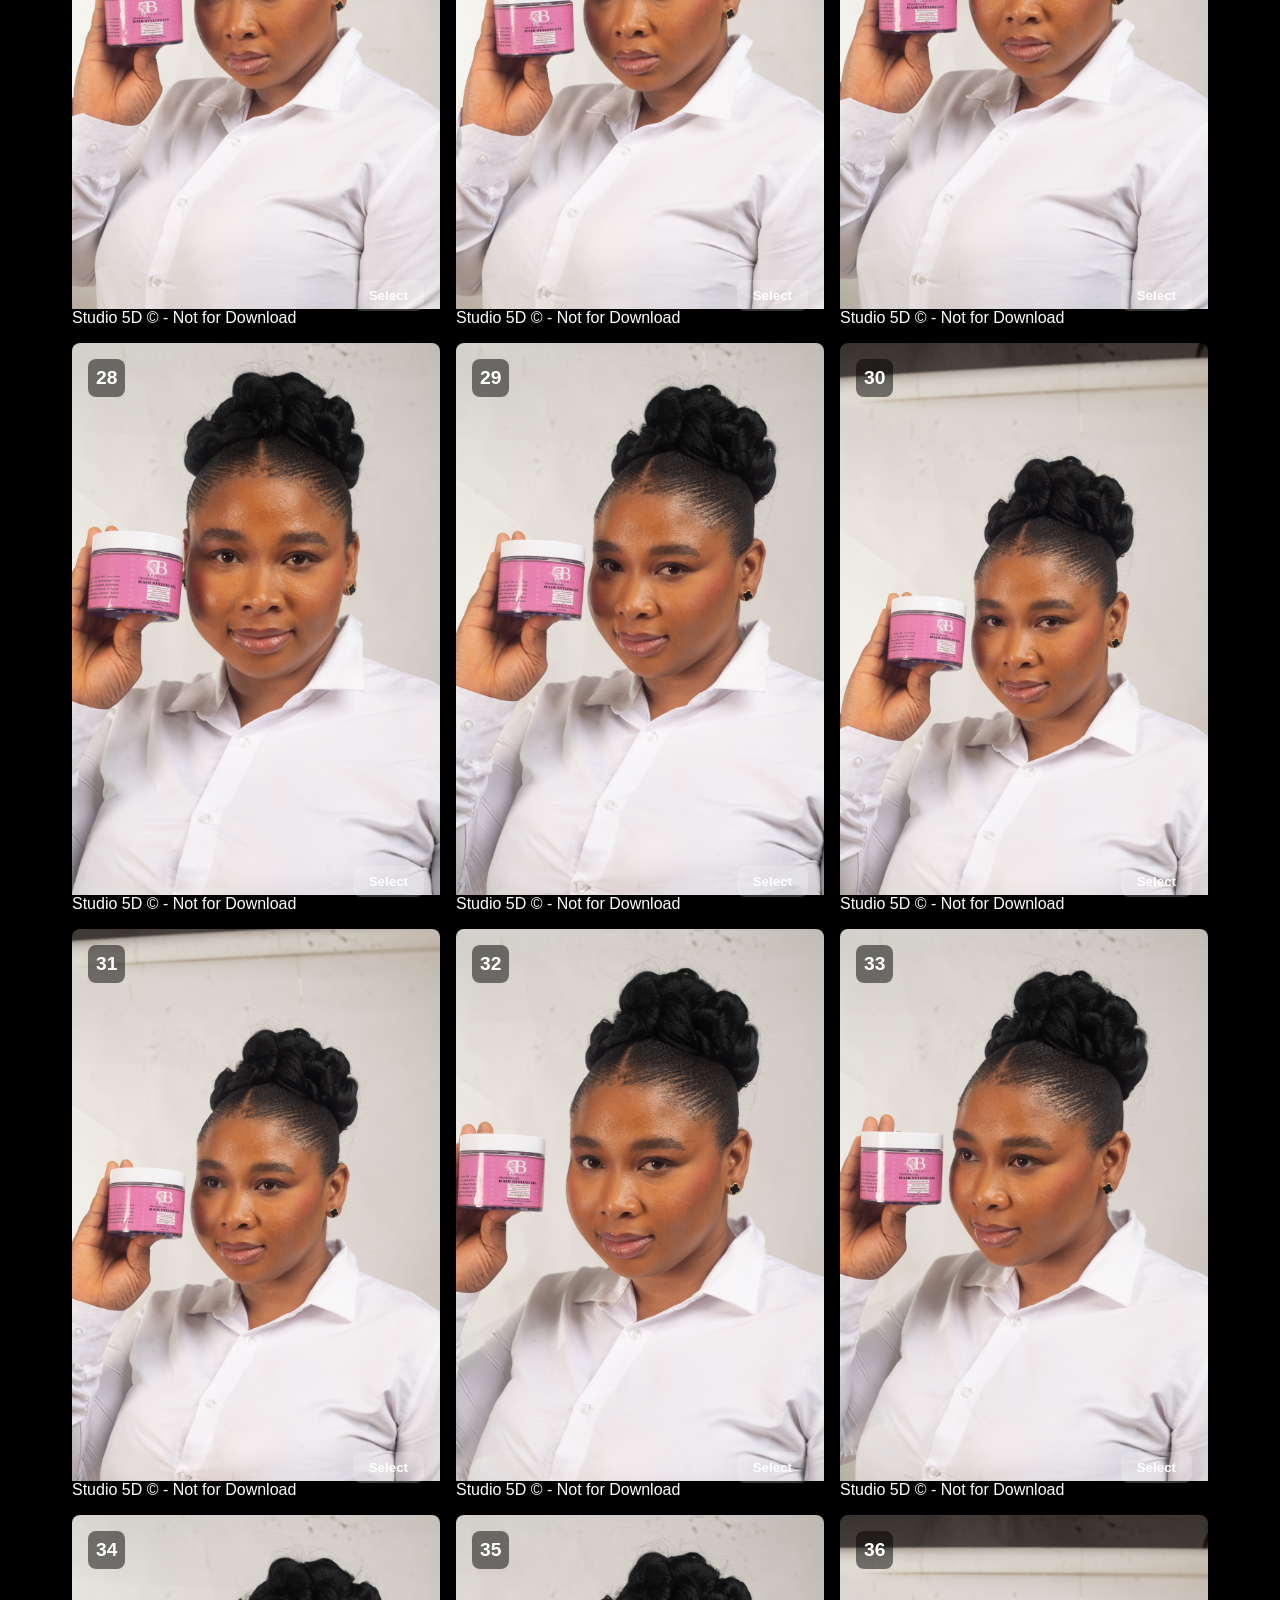
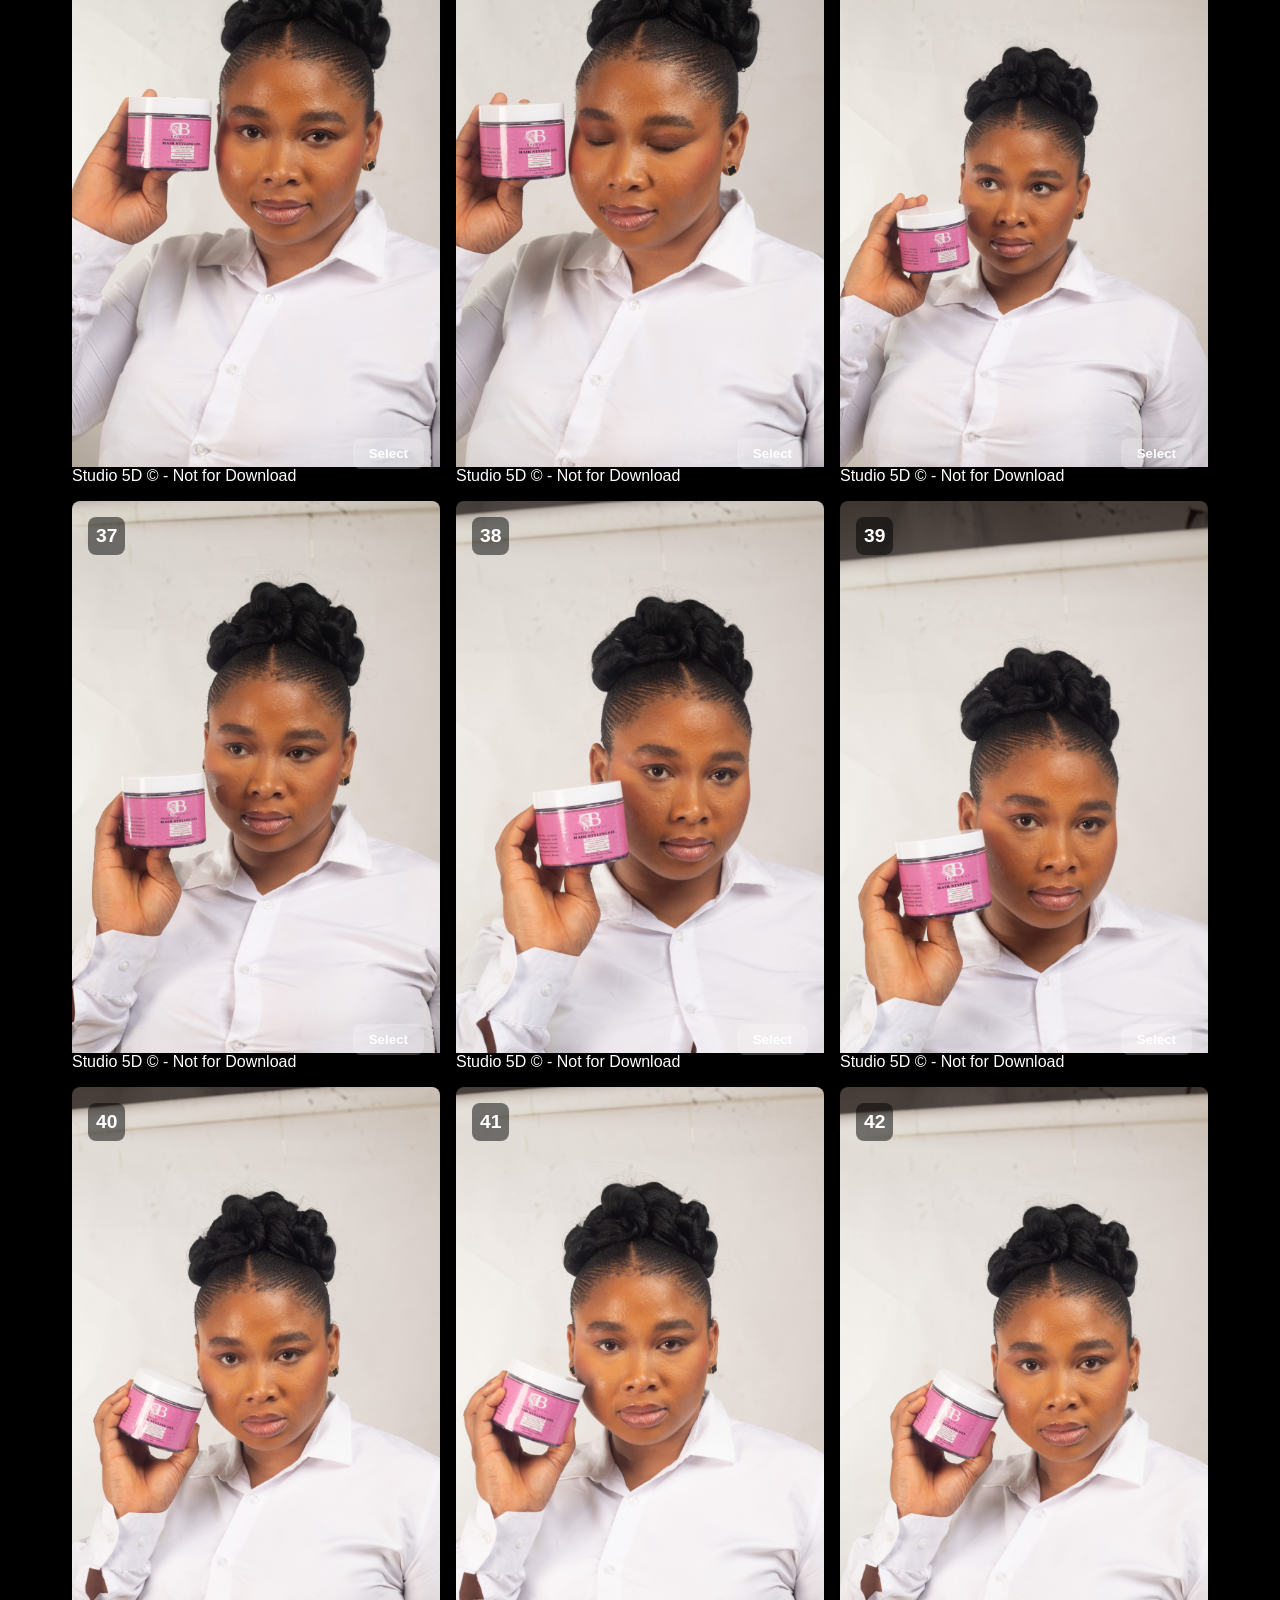
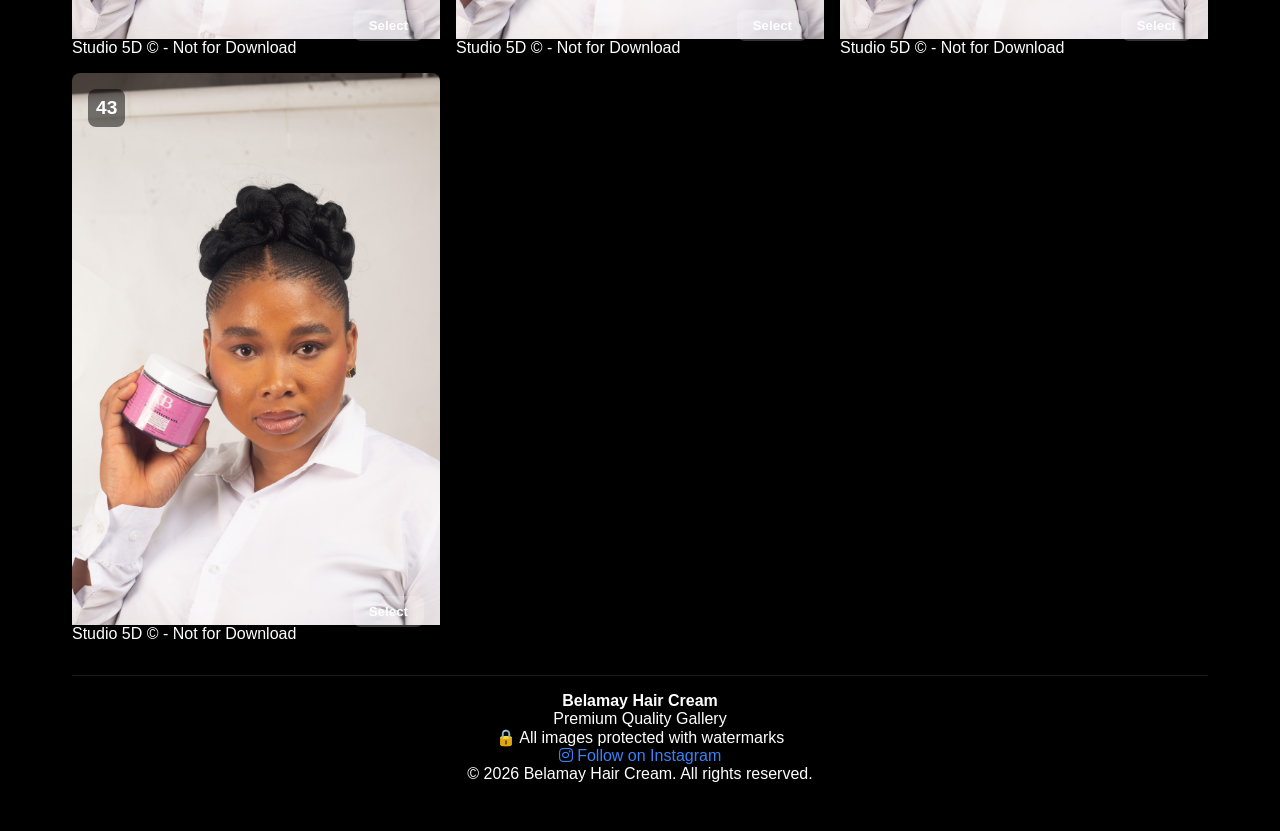
==== commit 68c93773: "ddd" ====
--- a/gallery.html
+++ b/gallery.html
@@ -6,32 +6,63 @@
   <meta name="apple-mobile-web-app-capable" content="yes">
   <meta name="apple-mobile-web-app-status-bar-style" content="black-translucent">
   <meta name="theme-color" content="#000000">
-  <title>Gallery - Studio 5D Photography</title>
+  <title>Belamay Hair Cream - Gallery</title>
   <link rel="icon" type="image/png" href="img/favicon.png">
-  <meta property="og:title" content="Gallery - Studio 5D Photography">
+  <meta property="og:title" content="Belamay Hair Cream - Gallery">
   <meta property="og:image" content="img/0O5A6563.JPG">
+  <link rel="stylesheet" href="https://cdnjs.cloudflare.com/ajax/libs/font-awesome/6.4.0/css/all.min.css">
   <link rel="stylesheet" href="style.css">
 </head>
 <body>
   <div class="gallery">
-    <div class="gallery-header">
-      <div class="header-top">
-        <img src="img/logo.png" alt="Studio 5D Photography Logo" class="header-logo">
-        <h1>Gallery</h1>
+    <!-- Modern Header -->
+    <header class="gallery-header">
+      <div class="header-container">
+        <div class="header-brand">
+          <img src="img/logo.png" alt="Belamay Hair Cream Logo" class="header-logo">
+          <div class="brand-text">
+            <h1 class="brand-title">Bellamay</h1>
+            <p class="brand-subtitle">Hair Cream Gallery</p>
+          </div>
+        </div>
+        <div class="header-controls">
+          <div class="selection-info">
+            <span class="selection-badge" id="selection-count">
+              <i class="fas fa-check-circle"></i> 0
+            </span>
+            <button id="view-selected-btn" class="btn btn-primary">
+              <i class="fas fa-images"></i> View Selected
+            </button>
+          </div>
+        </div>
       </div>
-      <div class="selection-info">
-        <span id="selection-count">Selected: 0</span>
-        <button id="view-selected-btn" class="view-selected-btn">View Selected Photos</button>
+      <div class="header-divider"></div>
+    </header>
+
+    <!-- Gallery Grid -->
+    <main class="gallery-content">
+      <div id="gallery-grid" class="gallery-grid">
+        <!-- Images will be loaded here -->
       </div>
-    </div>
+    </main>
 
-    <div id="gallery-grid" class="gallery-grid">
-      <!-- Images will be loaded here -->
-    </div>
-
-    <div class="footer">
-      <p>Studio 5D Photography | <a href="https://www.instagram.com/studio5dnig" target="_blank">Follow us on Instagram</a></p>
-    </div>
+    <!-- Modern Footer -->
+    <footer class="footer">
+      <div class="footer-content">
+        <div class="footer-section">
+          <p><strong>Belamay Hair Cream</strong></p>
+          <p class="footer-subtitle">Premium Quality Gallery</p>
+        </div>
+        <div class="footer-section">
+          <p>🔒 All images protected with watermarks</p>
+          <a href="https://www.instagram.com/studio5dnig" target="_blank" class="social-link">
+            <i class="fab fa-instagram"></i> Follow on Instagram
+          </a>
+        </div>
+      </div>
+      <div class="footer-divider"></div>
+      <p class="footer-copyright">© 2026 Belamay Hair Cream. All rights reserved.</p>
+    </footer>
   </div>
 
   <!-- Audio element for gallery selection music -->
@@ -39,16 +70,24 @@
     <source src="music/selection-background.mp3" type="audio/mpeg">
   </audio>
 
-  <!-- Modal for enlarged image -->
+  <!-- Modern Modal for enlarged image -->
   <div id="modal" class="modal">
+    <div class="modal-backdrop"></div>
     <div class="modal-content">
-      <span class="close">&times;</span>
+      <div class="modal-header">
+        <div class="modal-number">
+          <span id="modal-number"></span>
+        </div>
+        <button class="modal-close close" aria-label="Close">
+          <i class="fas fa-times"></i>
+        </button>
+      </div>
       <img id="modal-img" src="" alt="">
-      <div id="modal-number" class="modal-number"></div>
     </div>
   </div>
 
   <script src="images.js"></script>
+  <script src="watermark.js"></script>
   <script src="script.js"></script>
 </body>
 </html>
